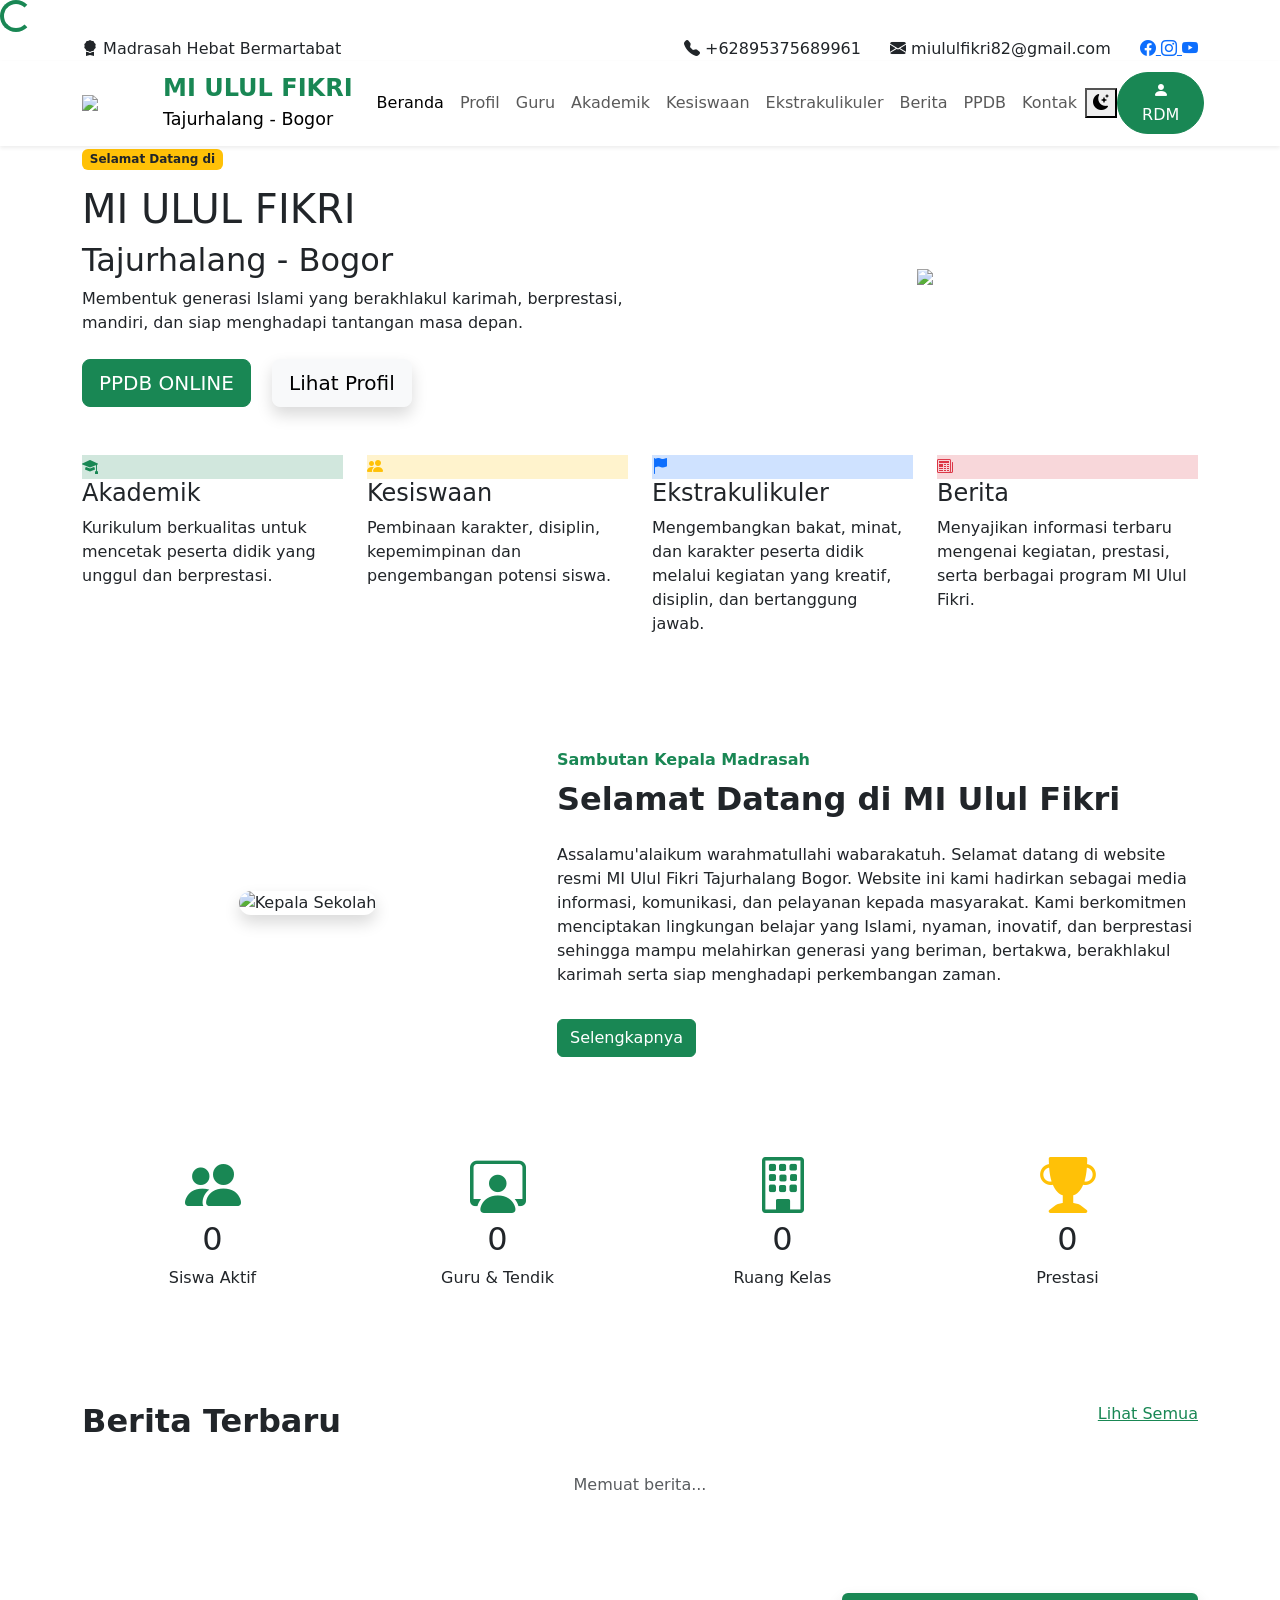
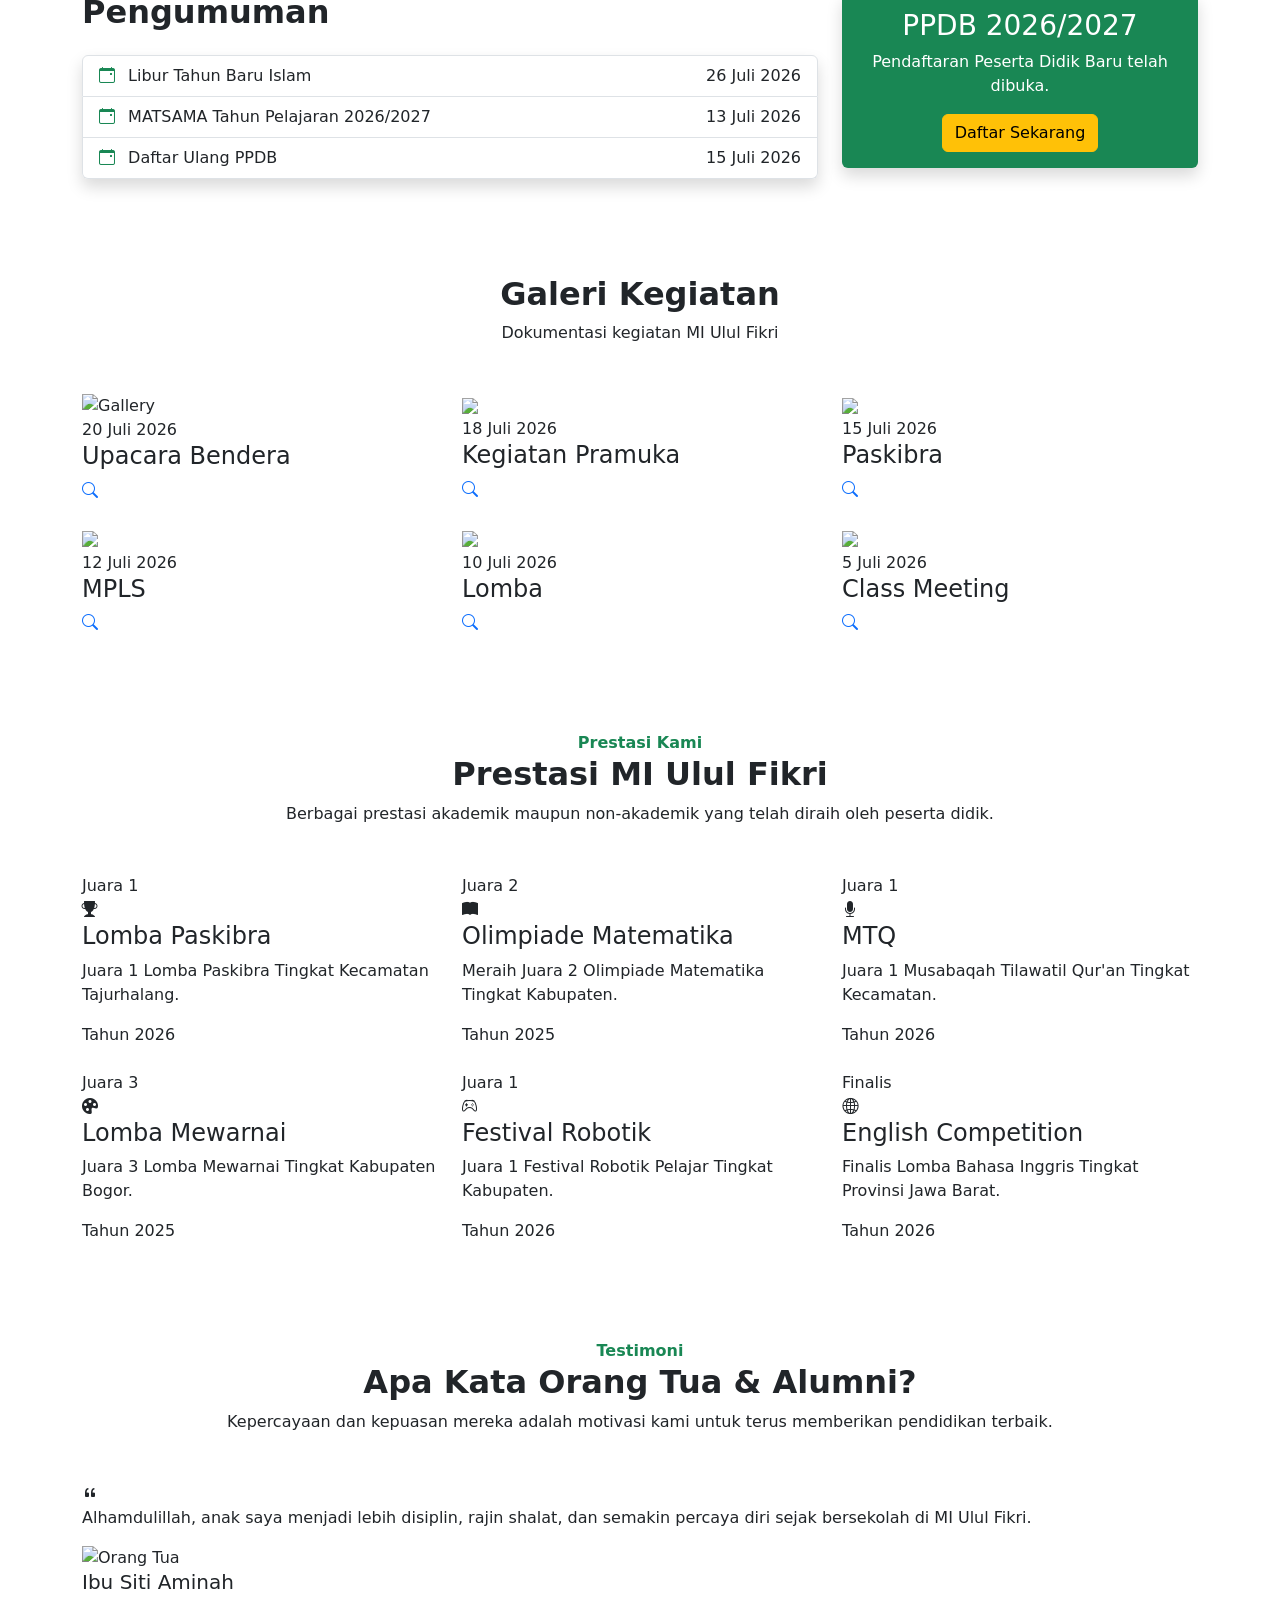
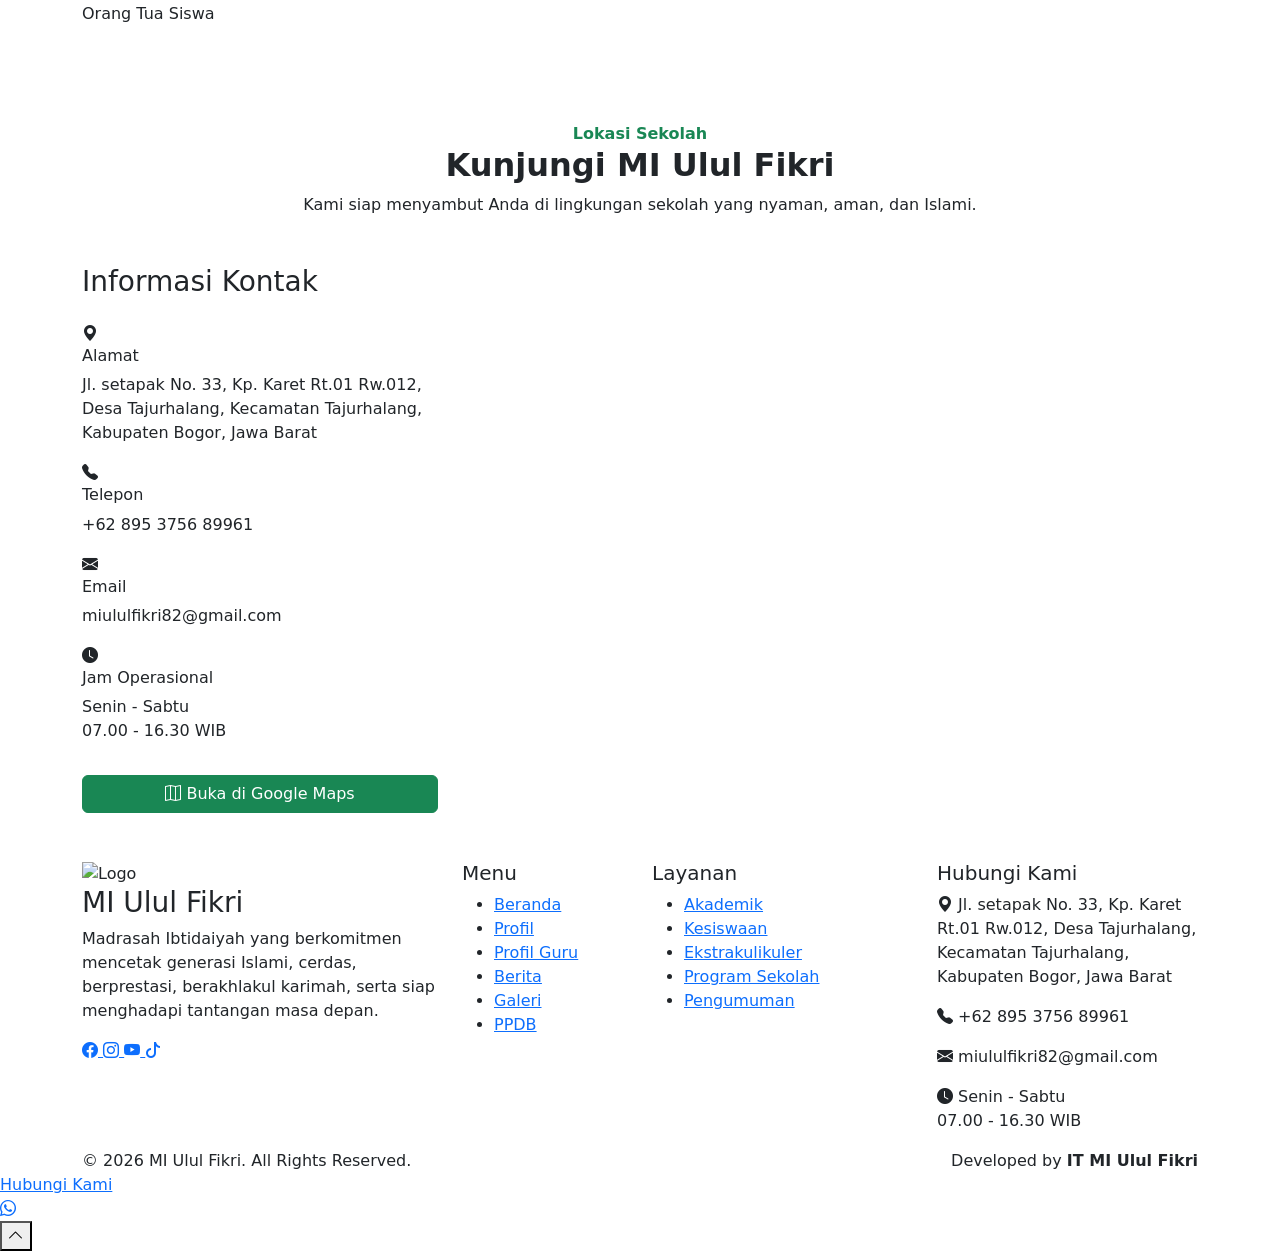
==== index.html @ b79e1de9 "Add files via upload" ====
<!DOCTYPE html>
<html lang="id">

<head>
    <meta charset="UTF-8">
    <meta name="viewport" content="width=device-width, initial-scale=1.0">

    <title>MI Ulul Fikri | Tajurhalang Bogor</title>

    <!-- Bootstrap -->
    <link href="https://cdn.jsdelivr.net/npm/bootstrap@5.3.7/dist/css/bootstrap.min.css" rel="stylesheet">

    <!-- Bootstrap Icons -->
    <link href="https://cdn.jsdelivr.net/npm/bootstrap-icons@1.13.1/font/bootstrap-icons.css" rel="stylesheet">

    <!-- Google Font -->
    <link href="https://fonts.googleapis.com/css2?family=Poppins:wght@300;400;500;600;700;800&display=swap"
        rel="stylesheet">

    <!-- AOS -->
    <link href="https://unpkg.com/aos@2.3.4/dist/aos.css" rel="stylesheet">

    <!-- CSS -->
    <link rel="stylesheet" href="css/style.css">
    <link rel="stylesheet" href="https://cdn.jsdelivr.net/npm/swiper@11/swiper-bundle.min.css" />

</head>

<body>

    <!-- ===================== -->
    <!-- Loading -->
    <!-- ===================== -->

    <div id="loader">
        <div class="spinner-border text-success"></div>
    </div>

    <!-- ===================== -->
    <!-- Topbar -->
    <!-- ===================== -->

    <section class="topbar">

        <div class="container">

            <div class="row align-items-center">

                <div class="col-lg-6">

                    <span>
                        <i class="bi bi-award-fill"></i>
                        Madrasah Hebat Bermartabat
                    </span>

                </div>

                <div class="col-lg-6 text-end d-none d-lg-block">

                    <span class="me-4">
                        <i class="bi bi-telephone-fill"></i>
                        +62895375689961
                    </span>

                    <span class="me-4">
                        <i class="bi bi-envelope-fill"></i>
                        miululfikri82@gmail.com
                    </span>

                    <a href="https://www.facebook.com/miululfikri.yufi">
                        <i class="bi bi-facebook"></i>
                    </a>

                    <a
                        href="https://www.instagram.com/miululfikri_tajurhalang?utm_source=ig_web_button_share_sheet&igsh=ZDNlZDc0MzIxNw==">
                        <i class="bi bi-instagram"></i>
                    </a>

                    <a href="https://youtube.com/@uf_tajurhalang2551?si=RitHEZIlFJC2BjFI">
                        <i class="bi bi-youtube"></i>
                    </a>

                </div>

            </div>

        </div>

    </section>

    <!-- ===================== -->
    <!-- Navbar -->
    <!-- ===================== -->

    <nav class="navbar navbar-expand-lg navbar-light bg-white shadow-sm sticky-top">

        <div class="container">

            <a class="navbar-brand d-flex align-items-center" href="#">

                <img src="assets/img/logo.png" width="65">

                <div class="ms-3">

                    <h4 class="m-0 fw-bold text-success">
                        MI ULUL FIKRI
                    </h4>

                    <small>
                        Tajurhalang - Bogor
                    </small>

                </div>

            </a>

            <button class="navbar-toggler" type="button" data-bs-toggle="collapse" data-bs-target="#navbar">

                <span class="navbar-toggler-icon"></span>

            </button>

            <div class="collapse navbar-collapse" id="navbar">

                <ul class="navbar-nav mx-auto">

                    <li class="nav-item">
                        <a class="nav-link active" href="index.html">
                            Beranda
                        </a>
                    </li>

                    <li class="nav-item">
                        <a class="nav-link" href="profil.html">
                            Profil
                        </a>
                    </li>

                    <li class="nav-item">
                        <a class="nav-link" href="guru.html">
                            Guru
                        </a>
                    </li>

                    <li class="nav-item">
                        <a class="nav-link" href="akademik.html">
                            Akademik
                        </a>
                    </li>

                    <li class="nav-item">
                        <a class="nav-link" href="kesiswaan.html">
                            Kesiswaan
                        </a>
                    </li>

                    <li class="nav-item">
                        <a class="nav-link" href="ekstrakulikuler.html">
                            Ekstrakulikuler
                        </a>
                    </li>

                    <li class="nav-item">
                        <a class="nav-link" href="berita.html">
                            Berita
                        </a>
                    </li>

                    <li class="nav-item">
                        <a class="nav-link" href="ppdb.html">
                            PPDB
                        </a>
                    </li>

                    <li class="nav-item">
                        <a class="nav-link" href="kontak.html">
                            Kontak
                        </a>
                    </li>

                </ul>
                <!-- ===================== -->
                <!-- DARK MODE BUTTON -->
                <!-- ===================== -->

                <button id="themeToggle" class="theme-toggle" aria-label="Toggle Dark Mode">

                    <i class="bi bi-moon-stars-fill"></i>

                </button>

                <a href="https://misululfikri.rdm-host.my.id/" class="btn btn-success rounded-pill px-4">

                    <i class="bi bi-person-fill"></i>

                    RDM

                </a>

            </div>

        </div>

    </nav>

    <!-- ===================== -->
    <!-- Hero -->
    <!-- ===================== -->

    <section class="hero">

        <div class="container">

            <div class="row align-items-center">

                <div class="col-lg-6" data-aos="fade-right">

                    <span class="badge bg-warning text-dark mb-3">

                        Selamat Datang di

                    </span>

                    <h1>

                        MI ULUL FIKRI

                    </h1>

                    <h2>

                        Tajurhalang - Bogor

                    </h2>

                    <p>

                        Membentuk generasi Islami yang
                        berakhlakul karimah,
                        berprestasi,
                        mandiri,
                        dan siap menghadapi tantangan masa depan.

                    </p>

                    <div class="mt-4">

                        <a href="ppdb.html" class="btn btn-success btn-lg me-3">

                            PPDB ONLINE

                        </a>

                        <a href="profil.html" class="btn btn-light btn-lg shadow">

                            Lihat Profil

                        </a>

                    </div>

                </div>

                <div class="col-lg-6 text-center" data-aos="fade-left">

                    <img src="assets/img/HERO.png" class="img-fluid hero-img">

                </div>

            </div>

        </div>

    </section>
    <!-- ===================== -->
    <!-- Feature -->
    <!-- ===================== -->

    <section class="feature py-5">

        <div class="container">

            <div class="row g-4">

                <div class="col-lg-3 col-md-6">

                    <div class="feature-card">

                        <div class="feature-icon bg-success-subtle">

                            <i class="bi bi-mortarboard-fill text-success"></i>

                        </div>

                        <h4>Akademik</h4>

                        <p>
                            Kurikulum berkualitas untuk mencetak peserta didik yang unggul dan berprestasi.
                        </p>

                    </div>

                </div>

                <div class="col-lg-3 col-md-6">

                    <div class="feature-card">

                        <div class="feature-icon bg-warning-subtle">

                            <i class="bi bi-people-fill text-warning"></i>

                        </div>

                        <h4>Kesiswaan</h4>

                        <p>
                            Pembinaan karakter, disiplin, kepemimpinan dan pengembangan potensi siswa.
                        </p>

                    </div>

                </div>

                <div class="col-lg-3 col-md-6">

                    <div class="feature-card">

                        <div class="feature-icon bg-primary-subtle">

                            <i class="bi bi-flag-fill text-primary"></i>

                        </div>

                        <h4>Ekstrakulikuler</h4>

                        <p>
                            Mengembangkan bakat, minat, dan karakter peserta didik melalui kegiatan yang kreatif,
                            disiplin, dan bertanggung jawab.
                        </p>

                    </div>

                </div>

                <div class="col-lg-3 col-md-6">

                    <div class="feature-card">

                        <div class="feature-icon bg-danger-subtle">

                            <i class="bi bi-newspaper text-danger"></i>

                        </div>

                        <h4>Berita</h4>

                        <p>
                            Menyajikan informasi terbaru mengenai kegiatan, prestasi, serta berbagai program MI Ulul
                            Fikri.
                        </p>

                    </div>

                </div>

            </div>

        </div>

    </section>
    <!-- ===================== -->
    <!-- Sambutan -->
    <!-- ===================== -->

    <section class="kepsek py-5 ">

        <div class="container">

            <div class="row align-items-center">

                <div class="col-lg-5 text-center">

                    <img src="assets/img/kepala-sekolah.png" class="img-fluid rounded-4 shadow" alt="Kepala Sekolah">

                </div>

                <div class="col-lg-7">

                    <span class="text-success fw-bold">
                        Sambutan Kepala Madrasah
                    </span>

                    <h2 class="fw-bold mt-2">

                        Selamat Datang di MI Ulul Fikri

                    </h2>

                    <p class=" mt-4">

                        Assalamu'alaikum warahmatullahi wabarakatuh.

                        Selamat datang di website resmi MI Ulul Fikri Tajurhalang Bogor.
                        Website ini kami hadirkan sebagai media informasi,
                        komunikasi, dan pelayanan kepada masyarakat.

                        Kami berkomitmen menciptakan lingkungan belajar yang
                        Islami, nyaman, inovatif, dan berprestasi sehingga mampu
                        melahirkan generasi yang beriman, bertakwa, berakhlakul
                        karimah serta siap menghadapi perkembangan zaman.

                    </p>

                    <a href="profil.html" class="btn btn-success mt-3">

                        Selengkapnya

                    </a>

                </div>

            </div>

        </div>

    </section>
    <!-- ===================== -->
    <!-- Statistik -->
    <!-- ===================== -->

    <section class="counter py-5">

        <div class="container">

            <div class="row text-center">

                <div class="col-lg-3 col-6">

                    <i class="bi bi-people-fill display-4 text-success"></i>

                    <h2 class="counter-number" data-target="332">0</h2>

                    <p>Siswa Aktif</p>

                </div>

                <div class="col-lg-3 col-6">

                    <i class="bi bi-person-workspace display-4 text-success"></i>

                    <h2 class="counter-number" data-target="20">0</h2>

                    <p>Guru & Tendik</p>

                </div>

                <div class="col-lg-3 col-6">

                    <i class="bi bi-building display-4 text-success"></i>

                    <h2 class="counter-number" data-target="10">0</h2>

                    <p>Ruang Kelas</p>

                </div>

                <div class="col-lg-3 col-6">

                    <i class="bi bi-trophy-fill display-4 text-warning"></i>

                    <h2 class="counter-number" data-target="225">0</h2>

                    <p>Prestasi</p>

                </div>

            </div>

        </div>

    </section>
    <!-- ===================== -->
    <!-- Berita -->
    <!-- ===================== -->

    <section class="berita py-5">

        <div class="container">

            <div class="d-flex justify-content-between mb-4">

                <h2 class="fw-bold">

                    Berita Terbaru

                </h2>

                <a href="berita.html" class="text-success">

                    Lihat Semua

                </a>

            </div>

            <div class="row g-4" id="beritaHomeContainer">

                <div class="col-12 text-center text-muted">Memuat berita...</div>

            </div>

        </div>

    </section>
    <!-- ===================== -->
    <!-- Pengumuman -->
    <!-- ===================== -->

    <section class="pengumuman py-5">

        <div class="container">

            <div class="row">

                <div class="col-lg-8">

                    <h2 class="fw-bold mb-4">

                        Pengumuman

                    </h2>

                    <div class="list-group shadow">

                        <a href="#" class="list-group-item list-group-item-action">

                            <i class="bi bi-calendar-event text-success me-2"></i>

                            Libur Tahun Baru Islam

                            <span class="float-end">

                                26 Juli 2026

                            </span>

                        </a>

                        <a href="#" class="list-group-item list-group-item-action">

                            <i class="bi bi-calendar-event text-success me-2"></i>

                            MATSAMA Tahun Pelajaran 2026/2027

                            <span class="float-end">

                                13 Juli 2026

                            </span>

                        </a>

                        <a href="#" class="list-group-item list-group-item-action">

                            <i class="bi bi-calendar-event text-success me-2"></i>

                            Daftar Ulang PPDB

                            <span class="float-end">

                                15 Juli 2026

                            </span>

                        </a>

                    </div>

                </div>

                <div class="col-lg-4">

                    <div class="card border-0 shadow bg-success text-white">

                        <div class="card-body text-center">

                            <h3>

                                PPDB 2026/2027

                            </h3>

                            <p>

                                Pendaftaran Peserta Didik Baru
                                telah dibuka.

                            </p>

                            <a href="ppdb.html" class="btn btn-warning">

                                Daftar Sekarang

                            </a>

                        </div>

                    </div>

                </div>

            </div>

        </div>

    </section>
    <!-- ===================== -->
    <!-- GALERI -->
    <!-- ===================== -->

    <section class="gallery py-5">

        <div class="container">

            <div class="text-center mb-5">

                <h2 class="fw-bold">
                    Galeri Kegiatan
                </h2>

                <p>
                    Dokumentasi kegiatan MI Ulul Fikri
                </p>

            </div>

            <div class="row g-4">

                <div class="col-lg-4 col-md-6">

                    <div class="gallery-item">

                        <img src="assets/img/gallery1.jpg" alt="Gallery">

                        <div class="gallery-overlay">

                            <span>
                                20 Juli 2026
                            </span>

                            <h4>
                                Upacara Bendera
                            </h4>

                            <a href="assets/img/gallery1.jpg" class="gallery-btn">

                                <i class="bi bi-search"></i>

                            </a>

                        </div>

                    </div>

                </div>

                <div class="col-lg-4 col-md-6">

                    <div class="gallery-item">

                        <img src="assets/img/gallery2.jpg">

                        <div class="gallery-overlay">

                            <span>
                                18 Juli 2026
                            </span>

                            <h4>
                                Kegiatan Pramuka
                            </h4>

                            <a href="assets/img/gallery2.jpg" class="gallery-btn">

                                <i class="bi bi-search"></i>

                            </a>

                        </div>

                    </div>

                </div>

                <div class="col-lg-4 col-md-6">

                    <div class="gallery-item">

                        <img src="assets/img/gallery3.jpg">

                        <div class="gallery-overlay">

                            <span>
                                15 Juli 2026
                            </span>

                            <h4>
                                Paskibra
                            </h4>

                            <a href="assets/img/gallery3.jpg" class="gallery-btn">

                                <i class="bi bi-search"></i>

                            </a>

                        </div>

                    </div>

                </div>

                <div class="col-lg-4 col-md-6">

                    <div class="gallery-item">

                        <img src="assets/img/gallery4.jpg">

                        <div class="gallery-overlay">

                            <span>
                                12 Juli 2026
                            </span>

                            <h4>
                                MPLS
                            </h4>

                            <a href="assets/img/gallery4.jpg" class="gallery-btn">

                                <i class="bi bi-search"></i>

                            </a>

                        </div>

                    </div>

                </div>

                <div class="col-lg-4 col-md-6">

                    <div class="gallery-item">

                        <img src="assets/img/gallery5.jpg">

                        <div class="gallery-overlay">

                            <span>
                                10 Juli 2026
                            </span>

                            <h4>
                                Lomba
                            </h4>

                            <a href="assets/img/gallery5.jpg" class="gallery-btn">

                                <i class="bi bi-search"></i>

                            </a>

                        </div>

                    </div>

                </div>

                <div class="col-lg-4 col-md-6">

                    <div class="gallery-item">

                        <img src="assets/img/gallery6.jpg">

                        <div class="gallery-overlay">

                            <span>
                                5 Juli 2026
                            </span>

                            <h4>
                                Class Meeting
                            </h4>

                            <a href="assets/img/gallery6.jpg" class="gallery-btn">

                                <i class="bi bi-search"></i>

                            </a>

                        </div>

                    </div>

                </div>

            </div>

        </div>

    </section>
    <!-- ===================== -->
    <!-- PRESTASI SEKOLAH -->
    <!-- ===================== -->

    <section class="prestasi py-5">

        <div class="container">

            <div class="text-center mb-5">

                <span class="text-success fw-bold">
                    Prestasi Kami
                </span>

                <h2 class="fw-bold">
                    Prestasi MI Ulul Fikri
                </h2>

                <p>
                    Berbagai prestasi akademik maupun non-akademik yang telah diraih oleh peserta didik.
                </p>

            </div>

            <div class="row g-4">

                <!-- Prestasi 1 -->
                <div class="col-lg-4 col-md-6">

                    <div class="prestasi-card">

                        <div class="prestasi-badge">
                            Juara 1
                        </div>

                        <div class="prestasi-icon">

                            <i class="bi bi-trophy-fill"></i>

                        </div>

                        <h4>
                            Lomba Paskibra
                        </h4>

                        <p>
                            Juara 1 Lomba Paskibra Tingkat Kecamatan Tajurhalang.
                        </p>

                        <span class="tahun">
                            Tahun 2026
                        </span>

                    </div>

                </div>

                <!-- Prestasi 2 -->
                <div class="col-lg-4 col-md-6">

                    <div class="prestasi-card">

                        <div class="prestasi-badge">
                            Juara 2
                        </div>

                        <div class="prestasi-icon">

                            <i class="bi bi-book-fill"></i>

                        </div>

                        <h4>
                            Olimpiade Matematika
                        </h4>

                        <p>
                            Meraih Juara 2 Olimpiade Matematika Tingkat Kabupaten.
                        </p>

                        <span class="tahun">
                            Tahun 2025
                        </span>

                    </div>

                </div>

                <!-- Prestasi 3 -->
                <div class="col-lg-4 col-md-6">

                    <div class="prestasi-card">

                        <div class="prestasi-badge">
                            Juara 1
                        </div>

                        <div class="prestasi-icon">

                            <i class="bi bi-mic-fill"></i>

                        </div>

                        <h4>
                            MTQ
                        </h4>

                        <p>
                            Juara 1 Musabaqah Tilawatil Qur'an Tingkat Kecamatan.
                        </p>

                        <span class="tahun">
                            Tahun 2026
                        </span>

                    </div>

                </div>

                <!-- Prestasi 4 -->
                <div class="col-lg-4 col-md-6">

                    <div class="prestasi-card">

                        <div class="prestasi-badge">
                            Juara 3
                        </div>

                        <div class="prestasi-icon">

                            <i class="bi bi-palette-fill"></i>

                        </div>

                        <h4>
                            Lomba Mewarnai
                        </h4>

                        <p>
                            Juara 3 Lomba Mewarnai Tingkat Kabupaten Bogor.
                        </p>

                        <span class="tahun">
                            Tahun 2025
                        </span>

                    </div>

                </div>

                <!-- Prestasi 5 -->
                <div class="col-lg-4 col-md-6">

                    <div class="prestasi-card">

                        <div class="prestasi-badge">
                            Juara 1
                        </div>

                        <div class="prestasi-icon">

                            <i class="bi bi-controller"></i>

                        </div>

                        <h4>
                            Festival Robotik
                        </h4>

                        <p>
                            Juara 1 Festival Robotik Pelajar Tingkat Kabupaten.
                        </p>

                        <span class="tahun">
                            Tahun 2026
                        </span>

                    </div>

                </div>

                <!-- Prestasi 6 -->
                <div class="col-lg-4 col-md-6">

                    <div class="prestasi-card">

                        <div class="prestasi-badge">
                            Finalis
                        </div>

                        <div class="prestasi-icon">

                            <i class="bi bi-globe2"></i>

                        </div>

                        <h4>
                            English Competition
                        </h4>

                        <p>
                            Finalis Lomba Bahasa Inggris Tingkat Provinsi Jawa Barat.
                        </p>

                        <span class="tahun">
                            Tahun 2026
                        </span>

                    </div>

                </div>

            </div>

        </div>

    </section>
    <!-- ===================== -->
    <!-- TESTIMONI -->
    <!-- ===================== -->

    <section class="testimoni py-5 ">

        <div class="container">

            <div class="text-center mb-5">

                <span class="text-success fw-bold">
                    Testimoni
                </span>

                <h2 class="fw-bold">
                    Apa Kata Orang Tua & Alumni?
                </h2>

                <p>
                    Kepercayaan dan kepuasan mereka adalah motivasi kami untuk terus memberikan pendidikan terbaik.
                </p>

            </div>

            <div class="swiper testimonialSwiper">

                <div class="swiper-wrapper">

                    <!-- Testimoni 1 -->
                    <div class="swiper-slide">

                        <div class="testimonial-card">

                            <div class="quote-icon">
                                <i class="bi bi-quote"></i>
                            </div>

                            <p>
                                Alhamdulillah, anak saya menjadi lebih disiplin,
                                rajin shalat, dan semakin percaya diri sejak
                                bersekolah di MI Ulul Fikri.
                            </p>

                            <div class="testimonial-profile">

                                <img src="assets/img/testimoni1.jpg" alt="Orang Tua">

                                <div>

                                    <h5>Ibu Siti Aminah</h5>

                                    <span>Orang Tua Siswa</span>

                                </div>

                            </div>

                        </div>

                    </div>

                    <!-- Testimoni 2 -->
                    <div class="swiper-slide">

                        <div class="testimonial-card">

                            <div class="quote-icon">
                                <i class="bi bi-quote"></i>
                            </div>

                            <p>
                                Guru-gurunya sangat ramah, sabar, dan peduli.
                                Saya bangga pernah menjadi bagian dari MI Ulul Fikri.
                            </p>

                            <div class="testimonial-profile">

                                <img src="assets/img/testimoni2.jpg" alt="Alumni">

                                <div>

                                    <h5>Ahmad Fauzan</h5>

                                    <span>Alumni 2023</span>

                                </div>

                            </div>

                        </div>

                    </div>

                    <!-- Testimoni 3 -->
                    <div class="swiper-slide">

                        <div class="testimonial-card">

                            <div class="quote-icon">
                                <i class="bi bi-quote"></i>
                            </div>

                            <p>
                                Program pembiasaan karakter dan kegiatan
                                ekstrakurikulernya sangat baik.
                                Anak saya berkembang pesat.
                            </p>

                            <div class="testimonial-profile">

                                <img src="assets/img/testimoni3.jpg" alt="Orang Tua">

                                <div>

                                    <h5>Bapak Ridwan</h5>

                                    <span>Orang Tua Siswa</span>

                                </div>

                            </div>

                        </div>

                    </div>

                    <!-- Testimoni 4 -->
                    <div class="swiper-slide">

                        <div class="testimonial-card">

                            <div class="quote-icon">
                                <i class="bi bi-quote"></i>
                            </div>

                            <p>
                                Pengalaman belajar yang luar biasa.
                                Banyak ilmu agama maupun akademik yang saya dapatkan.
                            </p>

                            <div class="testimonial-profile">

                                <img src="assets/img/testimoni4.jpg" alt="Alumni">

                                <div>

                                    <h5>Nur Aisyah</h5>

                                    <span>Alumni 2024</span>

                                </div>

                            </div>

                        </div>

                    </div>

                </div>

                <!-- Pagination -->
                <div class="swiper-pagination mt-4"></div>

            </div>

        </div>

    </section>
    <!-- ===================== -->
    <!-- LOKASI SEKOLAH -->
    <!-- ===================== -->

    <section class="lokasi py-5">

        <div class="container">

            <div class="text-center mb-5">

                <span class="text-success fw-bold">
                    Lokasi Sekolah
                </span>

                <h2 class="fw-bold">
                    Kunjungi MI Ulul Fikri
                </h2>

                <p>
                    Kami siap menyambut Anda di lingkungan sekolah yang nyaman, aman, dan Islami.
                </p>

            </div>

            <div class="row g-4 align-items-stretch">

                <!-- Informasi Sekolah -->
                <div class="col-lg-4">

                    <div class="contact-card h-100">

                        <h3 class="mb-4">
                            Informasi Kontak
                        </h3>

                        <div class="contact-item">

                            <i class="bi bi-geo-alt-fill"></i>

                            <div>

                                <h6>Alamat</h6>

                                <p>
                                    Jl. setapak No. 33,
                                    Kp. Karet Rt.01 Rw.012, Desa Tajurhalang, Kecamatan Tajurhalang,
                                    Kabupaten Bogor,
                                    Jawa Barat
                                </p>

                            </div>

                        </div>

                        <div class="contact-item">

                            <i class="bi bi-telephone-fill"></i>

                            <div>

                                <h6>Telepon</h6>

                                <p>+62 895 3756 89961</p>

                            </div>

                        </div>

                        <div class="contact-item">

                            <i class="bi bi-envelope-fill"></i>

                            <div>

                                <h6>Email</h6>

                                <p>
                                    miululfikri82@gmail.com
                                </p>

                            </div>

                        </div>

                        <div class="contact-item">

                            <i class="bi bi-clock-fill"></i>

                            <div>

                                <h6>Jam Operasional</h6>

                                <p>

                                    Senin - Sabtu

                                    <br>

                                    07.00 - 16.30 WIB

                                </p>

                            </div>

                        </div>

                        <a href="https://maps.google.com" target="_blank" class="btn btn-success mt-3 w-100">

                            <i class="bi bi-map"></i>

                            Buka di Google Maps

                        </a>

                    </div>

                </div>

                <!-- Google Maps -->
                <div class="col-lg-8">

                    <div class="map-card h-100">

                        <iframe
                            src="https://www.google.com/maps/embed?pb=!1m18!1m12!1m3!1d12078.922022266974!2d106.7588497!3d-6.475476!2m3!1f0!2f0!3f0!3m2!1i1024!2i768!4f13.1!3m3!1m2!1s0x2e69c2833bf3a837%3A0xeb042856a8d84ab2!2sMI%20Ulul%20Fikri!5e1!3m2!1sid!2sid!4v1784657572089!5m2!1sid!2sid"
                            width="600" height="450" style="border:0;" allowfullscreen loading="lazy"
                            referrerpolicy="strict-origin-when-cross-origin">
                        </iframe>

                    </div>

                </div>

            </div>

        </div>

    </section>

    <!-- ===================== -->
    <!-- FOOTER -->
    <!-- ===================== -->

    <footer class="footer">

        <div class="container">

            <div class="row gy-5">

                <!-- Logo -->
                <div class="col-lg-4">

                    <div class="footer-brand">

                        <img src="assets/img/logo.png" alt="Logo">

                        <h3>MI Ulul Fikri</h3>

                        <p>
                            Madrasah Ibtidaiyah yang berkomitmen mencetak generasi
                            Islami, cerdas, berprestasi, berakhlakul karimah,
                            serta siap menghadapi tantangan masa depan.
                        </p>

                        <div class="social-icon">

                            <a href="https://www.facebook.com/miululfikri.yufi">
                                <i class="bi bi-facebook"></i>
                            </a>

                            <a
                                href="https://www.instagram.com/miululfikri_tajurhalang?utm_source=ig_web_button_share_sheet&igsh=ZDNlZDc0MzIxNw==">
                                <i class="bi bi-instagram"></i>
                            </a>

                            <a href="https://youtube.com/@uf_tajurhalang2551?si=RitHEZIlFJC2BjFI">
                                <i class="bi bi-youtube"></i>
                            </a>

                            <a href="https://www.tiktok.com/@uf_tajurhalang72?is_from_webapp=1&sender_device=pc">
                                <i class="bi bi-tiktok"></i>
                            </a>

                        </div>

                    </div>

                </div>

                <!-- Menu -->
                <div class="col-lg-2">

                    <h5>Menu</h5>

                    <ul>

                        <li><a href="index.html">Beranda</a></li>

                        <li><a href="profil.html">Profil</a></li>

                        <li><a href="guru.html">Profil Guru</a></li>

                        <li><a href="berita.html">Berita</a></li>

                        <li><a href="galeri.html">Galeri</a></li>

                        <li><a href="ppdb.html">PPDB</a></li>

                    </ul>

                </div>

                <!-- Layanan -->
                <div class="col-lg-3">

                    <h5>Layanan</h5>

                    <ul>

                        <li><a href="akademik.html">Akademik</a></li>

                        <li><a href="kesiswaan.html">Kesiswaan</a></li>

                        <li><a href="ekstrakulikuler.html">Ekstrakulikuler</a></li>

                        <li><a href="program.html">Program Sekolah</a></li>

                        <li><a href="pengumuman.html">Pengumuman</a></li>

                    </ul>

                </div>

                <!-- Kontak -->
                <div class="col-lg-3">

                    <h5>Hubungi Kami</h5>

                    <div class="footer-contact">

                        <p>

                            <i class="bi bi-geo-alt-fill"></i>

                            Jl. setapak No. 33,
                            Kp. Karet Rt.01 Rw.012, Desa Tajurhalang, Kecamatan Tajurhalang,
                            Kabupaten Bogor,
                            Jawa Barat

                        </p>

                        <p>

                            <i class="bi bi-telephone-fill"></i>

                            +62 895 3756 89961

                        </p>

                        <p>

                            <i class="bi bi-envelope-fill"></i>

                            miululfikri82@gmail.com

                        </p>

                        <p>

                            <i class="bi bi-clock-fill"></i>

                            Senin - Sabtu

                            <br>

                            07.00 - 16.30 WIB

                        </p>

                    </div>

                </div>

            </div>

        </div>

        <!-- Footer Bottom -->

        <div class="footer-bottom">

            <div class="container">

                <div class="row align-items-center">

                    <div class="col-lg-6">

                        © 2026 MI Ulul Fikri.
                        All Rights Reserved.

                    </div>

                    <div class="col-lg-6 text-lg-end">

                        Developed by

                        <strong>
                            IT MI Ulul Fikri
                        </strong>

                    </div>

                </div>

            </div>

        </div>

    </footer>

    <!-- ===================== -->
    <!-- FLOATING WHATSAPP -->
    <!-- ===================== -->

    <a href="https://wa.me/62895375689961?text=Assalamu'alaikum,%20saya%20ingin%20bertanya%20tentang%20PPDB%20MI%20Ulul%20Fikri."
        class="floating-wa" target="_blank" aria-label="Hubungi Kami via WhatsApp">

        <div class="wa-text">
            Hubungi Kami
        </div>

        <div class="wa-icon">
            <i class="bi bi-whatsapp"></i>
        </div>

    </a>
    <!-- ===================== -->
    <!-- BACK TO TOP -->
    <!-- ===================== -->

    <button id="backToTop" aria-label="Kembali ke atas">
        <i class="bi bi-chevron-up"></i>
    </button>
    <!-- Bootstrap -->
    <script src="https://cdn.jsdelivr.net/npm/bootstrap@5.3.7/dist/js/bootstrap.bundle.min.js"></script>

    <!-- AOS -->
    <script src="https://unpkg.com/aos@2.3.4/dist/aos.js"></script>

    <script>
        AOS.init();
    </script>

    <!-- Swiper (harus dimuat SEBELUM main.js karena main.js langsung memanggil new Swiper) -->
    <script src="https://cdn.jsdelivr.net/npm/swiper@11/swiper-bundle.min.js"></script>

    <!-- JS -->
    <script src="js/main.js"></script>
    <script src="js/content.js"></script>
    <script>
        document.addEventListener("DOMContentLoaded", () => muatBeritaPublik("beritaHomeContainer", 3));
    </script>

</body>

</html>
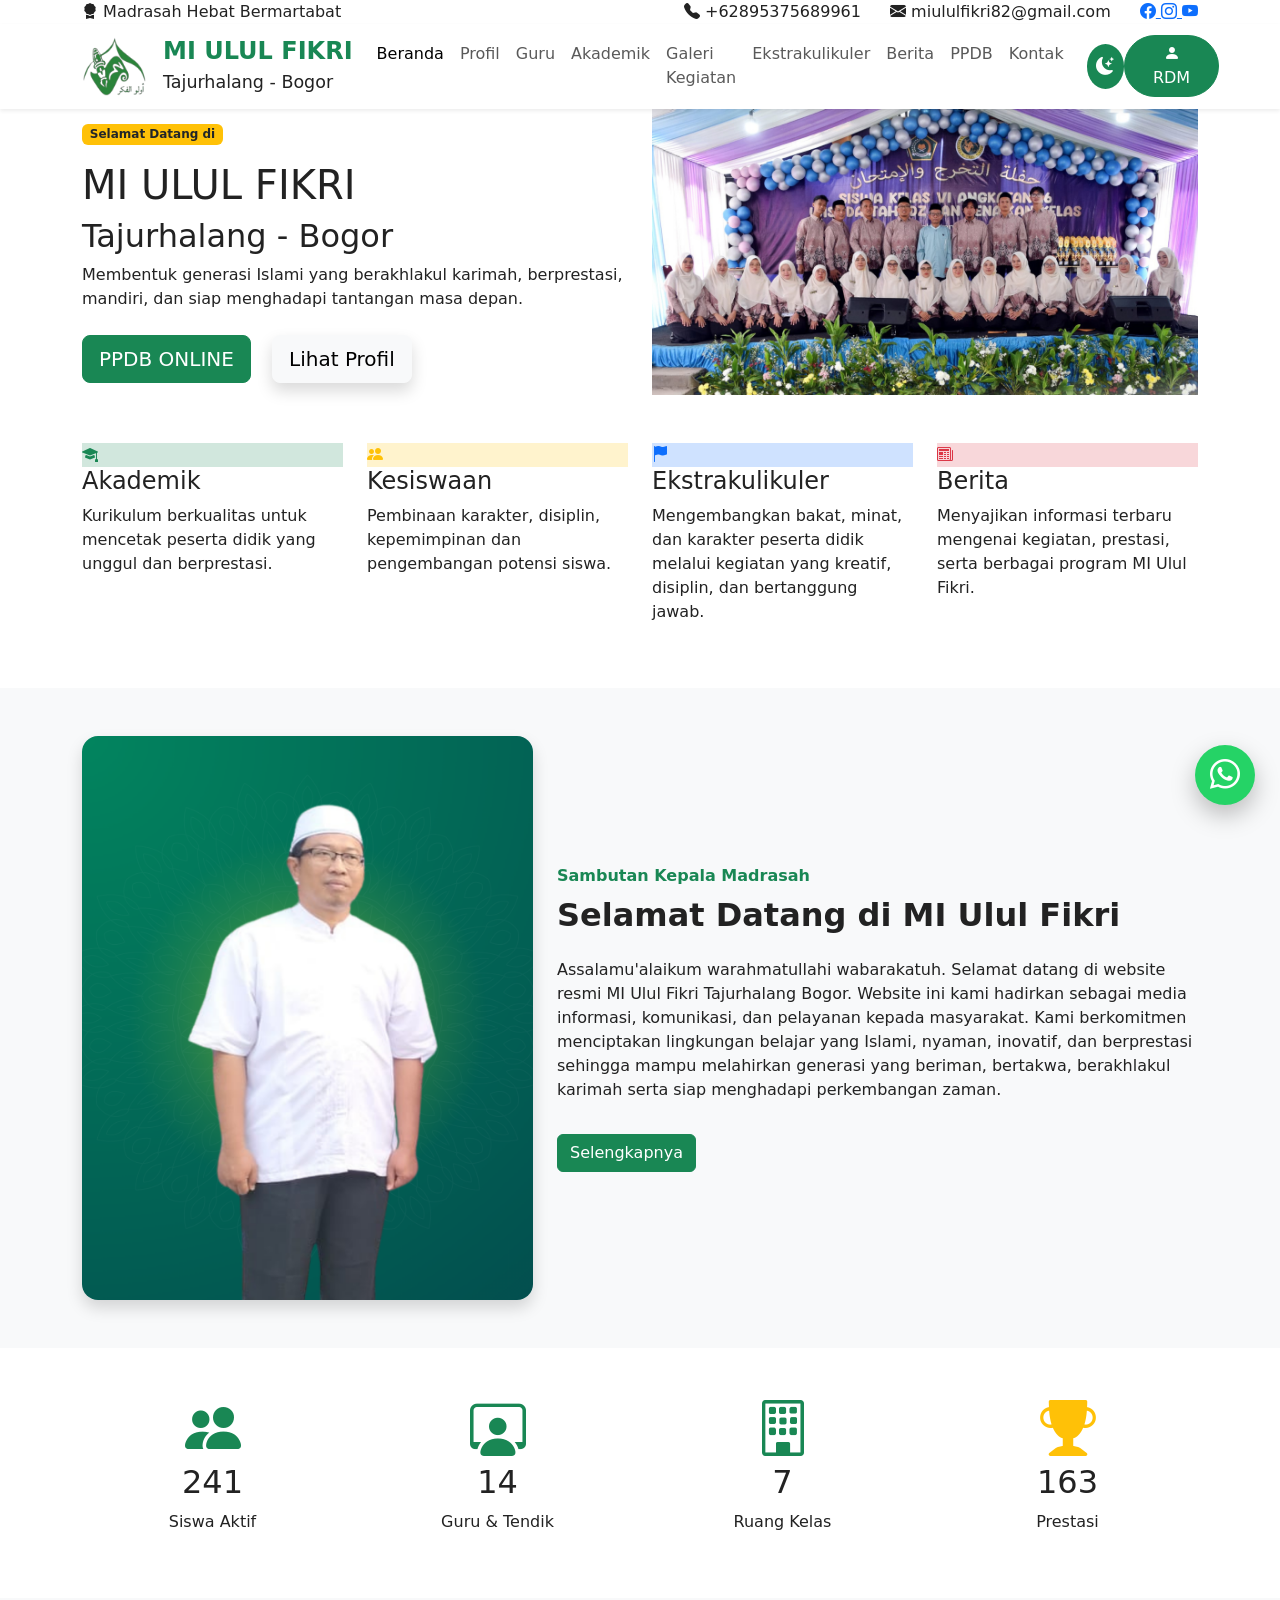
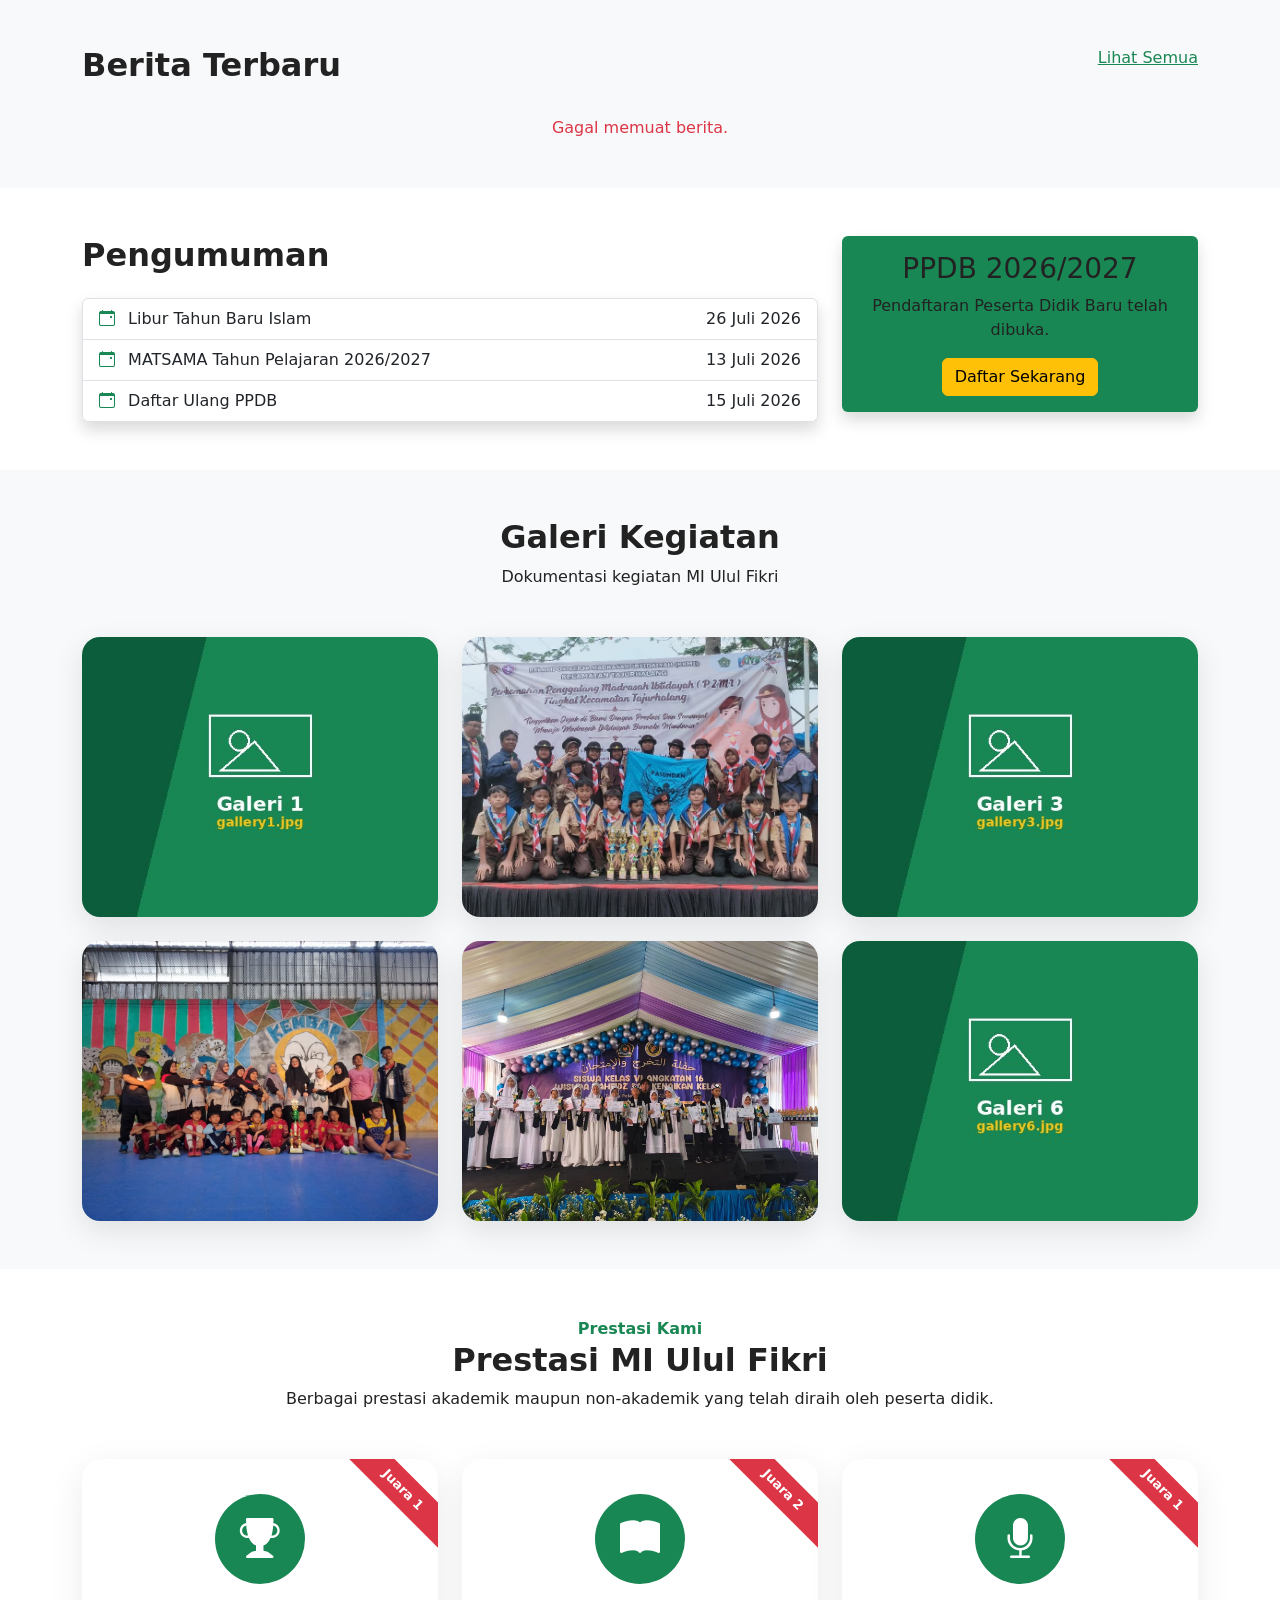
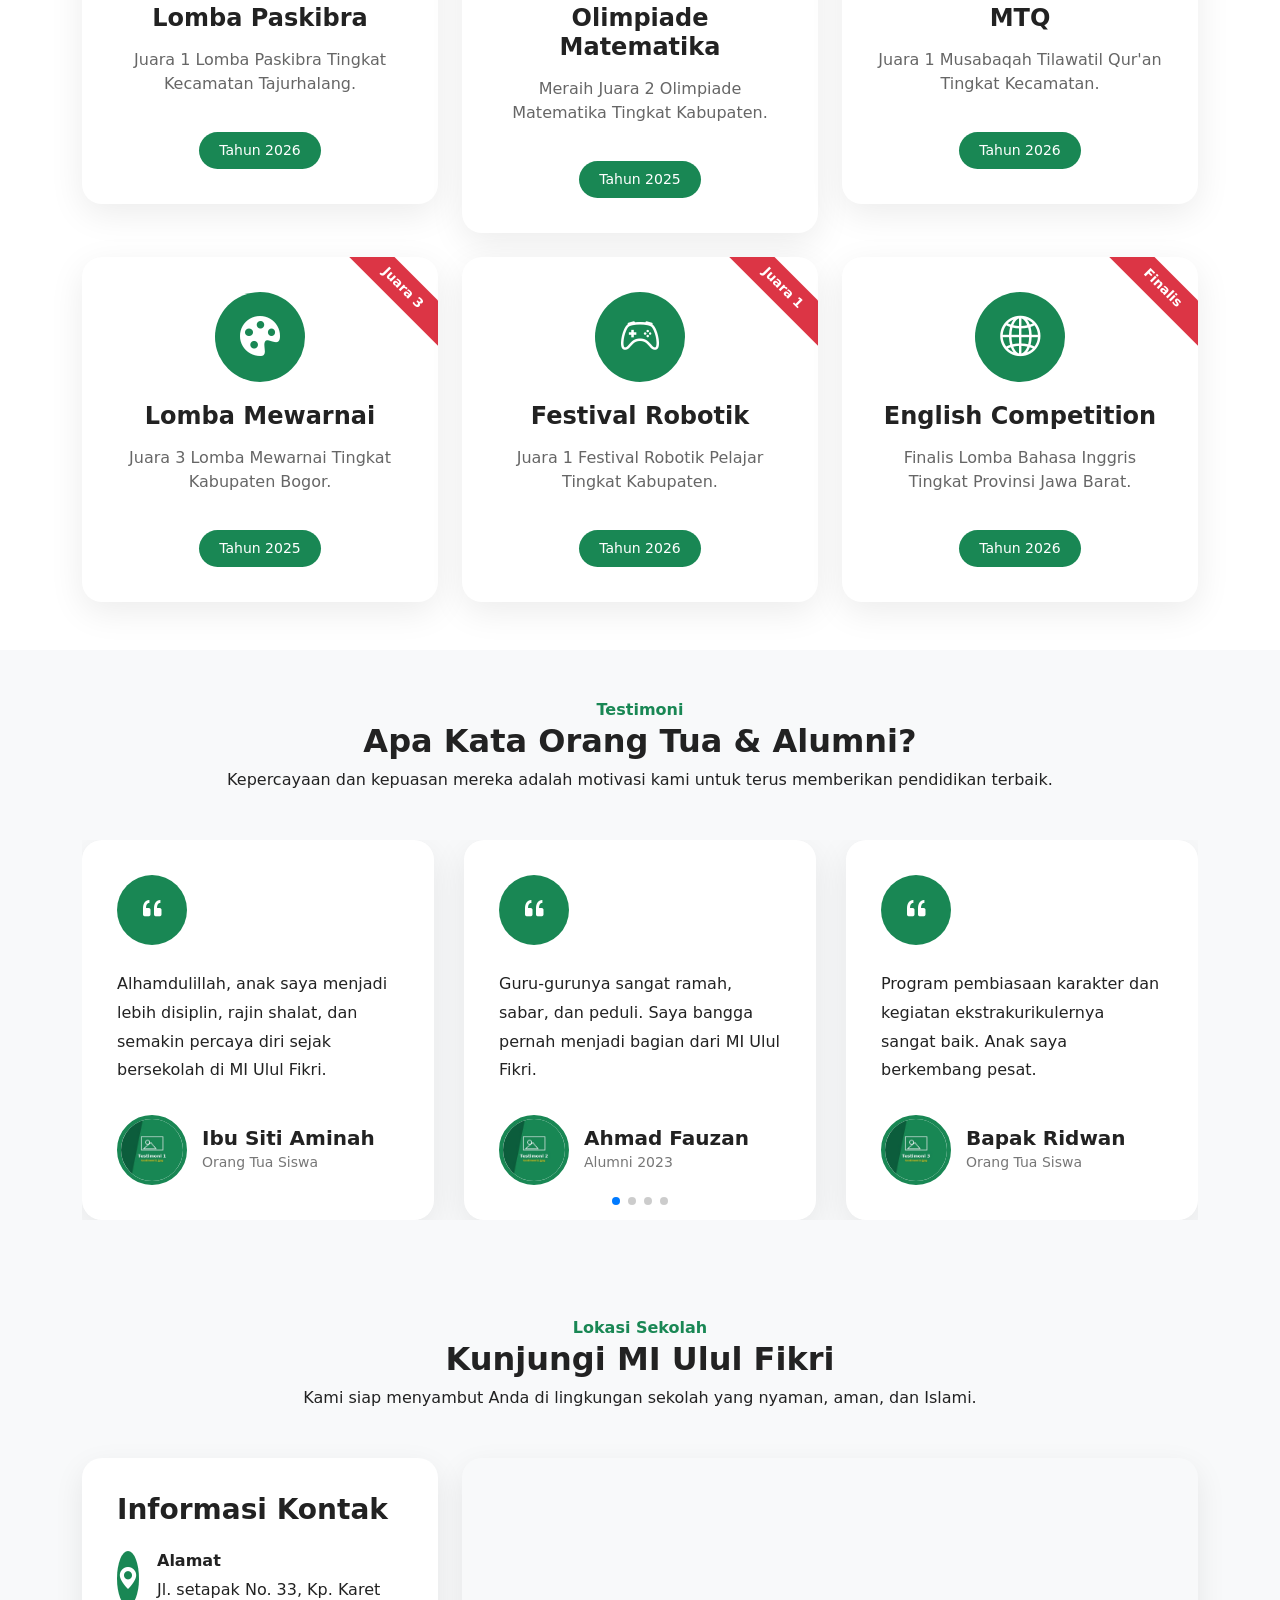
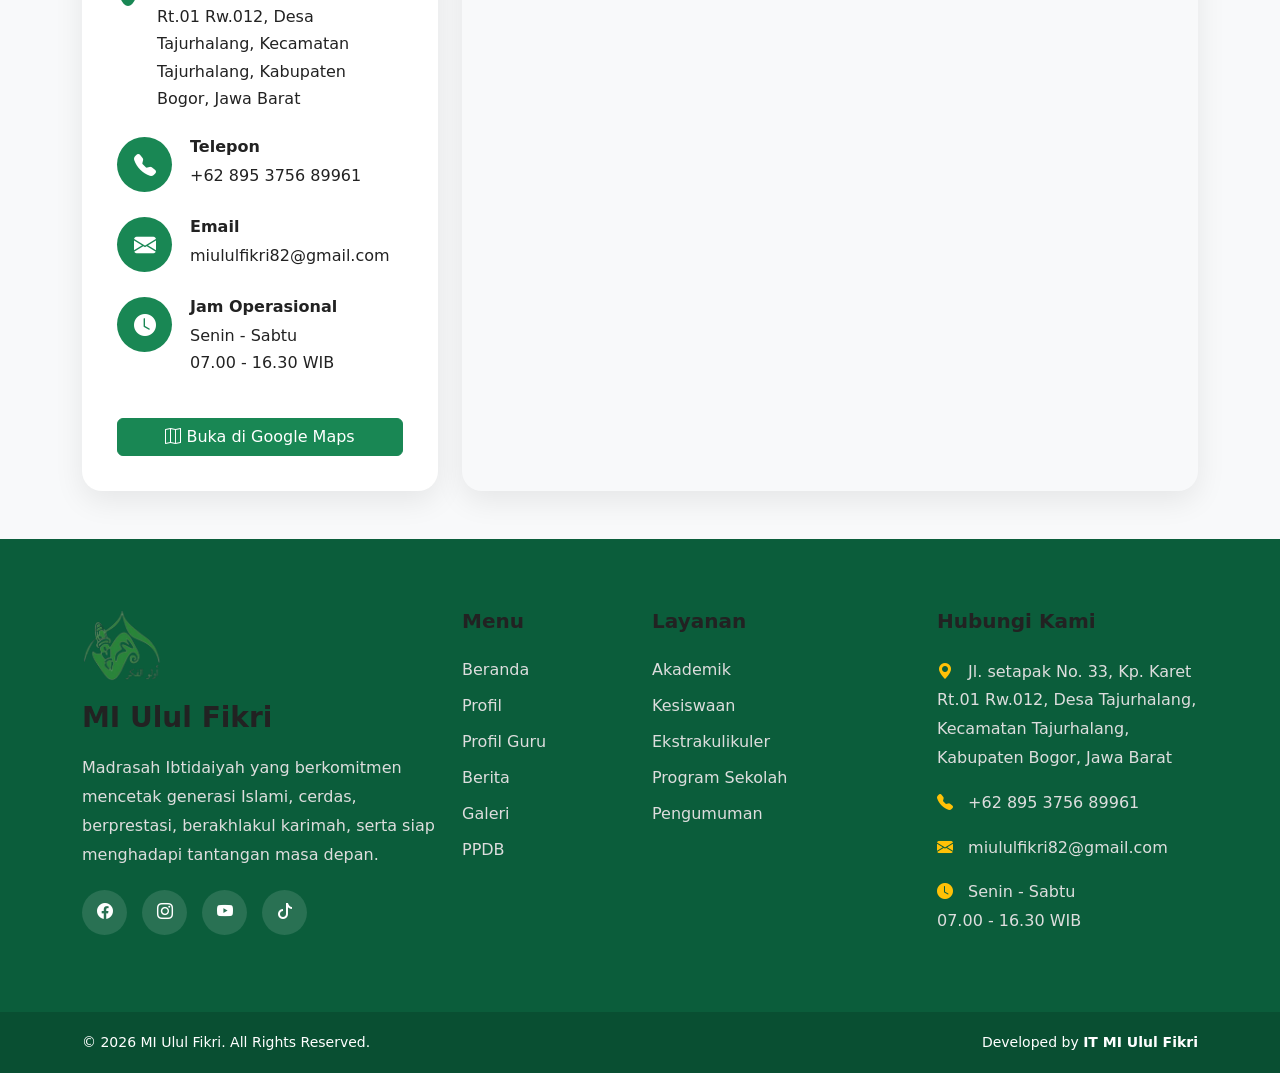
==== commit 6019bffc: "Perubahan terbaru" ====
--- a/index.html
+++ b/index.html
@@ -149,8 +149,8 @@
                     </li>
 
                     <li class="nav-item">
-                        <a class="nav-link" href="kesiswaan.html">
-                            Kesiswaan
+                        <a class="nav-link" href="galeri.html">
+                            Galeri Kegiatan
                         </a>
                     </li>
 
@@ -674,7 +674,7 @@
                         <div class="gallery-overlay">
 
                             <span>
-                                18 Juli 2026
+                                09 Oktober 2024
                             </span>
 
                             <h4>
@@ -702,7 +702,7 @@
                         <div class="gallery-overlay">
 
                             <span>
-                                15 Juli 2026
+                                08 November 2025
                             </span>
 
                             <h4>
@@ -730,11 +730,11 @@
                         <div class="gallery-overlay">
 
                             <span>
-                                12 Juli 2026
+                                16 Oktober 2025
                             </span>
 
                             <h4>
-                                MPLS
+                                FUTSAL
                             </h4>
 
                             <a href="assets/img/gallery4.jpg" class="gallery-btn">
@@ -758,11 +758,11 @@
                         <div class="gallery-overlay">
 
                             <span>
-                                10 Juli 2026
+                                22 Juni 2026
                             </span>
 
                             <h4>
-                                Lomba
+                                Wisuda Tahfidz
                             </h4>
 
                             <a href="assets/img/gallery5.jpg" class="gallery-btn">
@@ -786,11 +786,11 @@
                         <div class="gallery-overlay">
 
                             <span>
-                                5 Juli 2026
+                                Desember 2025
                             </span>
 
                             <h4>
-                                Class Meeting
+                                Berenang
                             </h4>
 
                             <a href="assets/img/gallery6.jpg" class="gallery-btn">
@@ -1301,7 +1301,8 @@
 
                         </div>
 
-                        <a href="https://maps.google.com" target="_blank" class="btn btn-success mt-3 w-100">
+                        <a href="https://maps.app.goo.gl/bmcksjLCyBm8JBXJ9" target="_blank"
+                            class="btn btn-success mt-3 w-100">
 
                             <i class="bi bi-map"></i>
 
@@ -1552,10 +1553,10 @@
     <script src="https://cdn.jsdelivr.net/npm/swiper@11/swiper-bundle.min.js"></script>
 
     <!-- JS -->
-    <script src="js/main.js"></script>
-    <script src="js/content.js"></script>
-    <script>
-        document.addEventListener("DOMContentLoaded", () => muatBeritaPublik("beritaHomeContainer", 3));
+    <script src="js/main.js"></script>
+    <script src="js/content.js"></script>
+    <script>
+        document.addEventListener("DOMContentLoaded", () => muatBeritaPublik("beritaHomeContainer", 3));
     </script>
 
 </body>
--- a/css/style.css
+++ b/css/style.css
@@ -0,0 +1,1125 @@
+/* ==========================
+   FORM PPDB
+========================== */
+
+.ppdb-form-section {
+
+    background: var(--bg);
+
+}
+
+.ppdb-form-section .contact-card .form-control,
+.ppdb-form-section .contact-card .form-select {
+
+    background: var(--bg);
+
+    color: var(--text);
+
+    border-color: rgba(0, 0, 0, .15);
+
+}
+
+/* ==========================
+   LOADER
+========================== */
+
+#loader {
+
+    position: fixed;
+
+    inset: 0;
+
+    z-index: 99999;
+
+    display: flex;
+
+    justify-content: center;
+
+    align-items: center;
+
+    background: #ffffff;
+
+    transition: opacity .4s ease;
+
+}
+
+#loader.loader-hidden {
+
+    opacity: 0;
+
+    pointer-events: none;
+
+}
+
+:root {
+
+    --primary: #198754;
+
+    --bg: #ffffff;
+
+    --section-bg: #f8f9fa;
+
+    --card: #ffffff;
+
+    --text: #222222;
+
+}
+
+body.dark-mode {
+
+    --primary: #22c55e;
+
+    --bg: #121212;
+
+    --section-bg: #181818;
+
+    --card: #242424;
+
+    --text: #ffffff;
+
+}
+
+body {
+
+    background: var(--bg);
+
+    color: var(--text);
+
+}
+
+
+.card,
+.feature-card,
+.prestasi-card,
+.testimonial-card,
+.contact-card {
+
+    background: var(--card);
+
+}
+
+.gallery,
+.testimoni,
+.lokasi,
+.berita,
+.kepsek {
+
+    background: var(--section-bg);
+
+}
+
+/* Menu navbar jadi putih saat dark mode */
+body.dark-mode .navbar .nav-link {
+    color: #ffffff !important;
+}
+
+body.dark-mode .navbar .nav-link:hover,
+body.dark-mode .navbar .nav-link.active {
+    color: #22c55e !important;
+}
+
+.navbar {
+    background: var(--bg) !important;
+    transition: .3s;
+}
+
+/* Teks .text-muted Bootstrap ikut jadi terang di dark mode */
+body.dark-mode .text-muted {
+    color: #adb5bd !important;
+}
+
+h1,
+h2,
+h3,
+h4,
+h5,
+h6 {
+
+    color: var(--text);
+
+}
+
+p {
+
+    color: var(--text);
+
+}
+
+small {
+    color: var(--text);
+}
+
+
+/* =======================
+   GALERI
+======================= */
+
+.gallery {
+
+    background: var(--section-bg);
+
+}
+
+.gallery-item {
+
+    position: relative;
+
+    overflow: hidden;
+
+    border-radius: 18px;
+
+    cursor: pointer;
+
+    box-shadow: 0 10px 30px rgba(0, 0, 0, .10);
+
+    transition: .4s;
+
+}
+
+.gallery-item img {
+
+    width: 100%;
+
+    height: 280px;
+
+    object-fit: cover;
+
+    transition: .6s;
+
+}
+
+.gallery-overlay {
+
+    position: absolute;
+
+    inset: 0;
+
+    background: linear-gradient(rgba(0, 0, 0, .05),
+            rgba(11, 93, 59, .90));
+
+    display: flex;
+
+    flex-direction: column;
+
+    justify-content: flex-end;
+
+    padding: 25px;
+
+    color: #fff;
+
+    opacity: 0;
+
+    transition: .4s;
+
+}
+
+.gallery-overlay span {
+
+    font-size: 14px;
+
+    margin-bottom: 10px;
+
+}
+
+.gallery-overlay h4 {
+
+    font-weight: 700;
+
+    margin-bottom: 20px;
+
+}
+
+.gallery-btn {
+
+    width: 55px;
+
+    height: 55px;
+
+    border-radius: 50%;
+
+    background: #fff;
+
+    color: #0B5D3B;
+
+    display: flex;
+
+    justify-content: center;
+
+    align-items: center;
+
+    text-decoration: none;
+
+    font-size: 22px;
+
+    transition: .4s;
+
+}
+
+.gallery-btn:hover {
+
+    background: #ffc107;
+
+    color: #000;
+
+    transform: rotate(180deg);
+
+}
+
+.gallery-item:hover img {
+
+    transform: scale(1.15);
+
+}
+
+.gallery-item:hover .gallery-overlay {
+
+    opacity: 1;
+
+}
+
+.gallery-item:hover {
+
+    transform: translateY(-10px);
+
+}
+
+/* ==========================
+   PRESTASI
+========================== */
+
+.prestasi {
+
+    background: var(--bg);
+
+}
+
+.prestasi-card {
+
+    position: relative;
+
+    background: var(--card);
+
+    border-radius: 20px;
+
+    padding: 35px;
+
+    text-align: center;
+
+    box-shadow: 0 10px 35px rgba(0, 0, 0, .08);
+
+    transition: .4s;
+
+    overflow: hidden;
+
+}
+
+.prestasi-card:hover {
+
+    transform: translateY(-10px);
+
+    box-shadow: 0 15px 40px rgba(0, 0, 0, .15);
+
+}
+
+.prestasi-icon {
+
+    width: 90px;
+
+    height: 90px;
+
+    background: #198754;
+
+    border-radius: 50%;
+
+    margin: auto;
+
+    display: flex;
+
+    justify-content: center;
+
+    align-items: center;
+
+    color: white;
+
+    font-size: 40px;
+
+    margin-bottom: 20px;
+
+    transition: .4s;
+
+}
+
+.prestasi-card:hover .prestasi-icon {
+
+    transform: rotate(360deg);
+
+    background: #ffc107;
+
+    color: #000;
+
+}
+
+.prestasi-card h4 {
+
+    font-weight: 700;
+
+    margin-bottom: 15px;
+
+}
+
+.prestasi-card p {
+
+    color: #666;
+
+}
+
+.prestasi-badge {
+
+    position: absolute;
+
+    top: 15px;
+
+    right: -40px;
+
+    background: #dc3545;
+
+    color: #fff;
+
+    width: 150px;
+
+    text-align: center;
+
+    transform: rotate(45deg);
+
+    padding: 6px;
+
+    font-size: 13px;
+
+    font-weight: bold;
+
+}
+
+.tahun {
+
+    display: inline-block;
+
+    margin-top: 20px;
+
+    background: #198754;
+
+    color: #fff;
+
+    padding: 8px 20px;
+
+    border-radius: 50px;
+
+    font-size: 14px;
+
+}
+
+/* ==========================
+   TESTIMONI
+========================== */
+
+.testimoni {
+
+    background: var(--section-bg);
+
+}
+
+.testimonial-card {
+
+    background: var(--card);
+
+    border-radius: 20px;
+
+    padding: 35px;
+
+    box-shadow: 0 10px 35px rgba(0, 0, 0, .08);
+
+    transition: .4s;
+
+    height: 100%;
+
+}
+
+.testimonial-card:hover {
+
+    transform: translateY(-8px);
+
+}
+
+.quote-icon {
+
+    width: 70px;
+
+    height: 70px;
+
+    background: #198754;
+
+    border-radius: 50%;
+
+    display: flex;
+
+    justify-content: center;
+
+    align-items: center;
+
+    color: #fff;
+
+    font-size: 30px;
+
+    margin-bottom: 25px;
+
+}
+
+.testimonial-card p {
+
+    color: var(--text);
+
+    line-height: 1.8;
+
+    min-height: 120px;
+
+}
+
+.testimonial-profile {
+
+    display: flex;
+
+    align-items: center;
+
+    margin-top: 25px;
+
+}
+
+.testimonial-profile img {
+
+    width: 70px;
+
+    height: 70px;
+
+    object-fit: cover;
+
+    border-radius: 50%;
+
+    margin-right: 15px;
+
+    border: 4px solid #198754;
+
+}
+
+.testimonial-profile h5 {
+
+    margin: 0;
+
+    font-weight: 700;
+
+}
+
+.testimonial-profile span {
+
+    color: #777;
+
+    font-size: 14px;
+
+}
+
+.swiper {
+
+    padding-bottom: 60px;
+
+}
+
+.swiper-pagination-bullet {
+
+    width: 14px;
+
+    height: 14px;
+
+}
+
+.swiper-pagination-bullet-active {
+
+    background: #198754;
+
+}
+
+/* ==========================
+   LOKASI SEKOLAH
+========================== */
+
+.lokasi {
+
+    background: var(--section-bg);
+
+}
+
+.contact-card {
+
+    background: var(--card);
+
+    border-radius: 20px;
+
+    padding: 35px;
+
+    box-shadow: 0 10px 30px rgba(0, 0, 0, .08);
+
+}
+
+.contact-card h3 {
+
+    font-weight: 700;
+
+}
+
+.contact-item {
+
+    display: flex;
+
+    align-items: flex-start;
+
+    margin-bottom: 25px;
+
+}
+
+.contact-item i {
+
+    width: 55px;
+
+    height: 55px;
+
+    border-radius: 50%;
+
+    background: #198754;
+
+    color: white;
+
+    display: flex;
+
+    justify-content: center;
+
+    align-items: center;
+
+    margin-right: 18px;
+
+    font-size: 22px;
+
+}
+
+.contact-item h6 {
+
+    font-weight: 700;
+
+    margin-bottom: 6px;
+
+}
+
+.contact-item p {
+
+    margin: 0;
+
+    color: var(--text);
+
+    line-height: 1.7;
+
+}
+
+.map-card {
+
+    overflow: hidden;
+
+    border-radius: 20px;
+
+    box-shadow: 0 10px 30px rgba(0, 0, 0, .08);
+
+}
+
+.map-card iframe {
+
+    width: 100%;
+
+    height: 100%;
+
+    min-height: 500px;
+
+    border: 0;
+
+}
+
+/* ==========================
+   FOOTER
+========================== */
+
+.footer {
+
+    background: #0B5D3B;
+
+    color: white;
+
+    padding-top: 70px;
+
+}
+
+.footer-brand img {
+
+    width: 80px;
+
+    margin-bottom: 20px;
+
+}
+
+.footer-brand h3 {
+
+    font-weight: 700;
+
+    margin-bottom: 20px;
+
+}
+
+.footer-brand p {
+
+    color: #ddd;
+
+    line-height: 1.8;
+
+}
+
+.footer h5 {
+
+    font-weight: 700;
+
+    margin-bottom: 25px;
+
+}
+
+.footer ul {
+
+    padding: 0;
+
+    list-style: none;
+
+}
+
+.footer ul li {
+
+    margin-bottom: 12px;
+
+}
+
+.footer ul li a {
+
+    color: #ddd;
+
+    text-decoration: none;
+
+    transition: .3s;
+
+}
+
+.footer ul li a:hover {
+
+    color: #ffc107;
+
+    padding-left: 8px;
+
+}
+
+.footer-contact p {
+
+    color: #ddd;
+
+    line-height: 1.8;
+
+}
+
+.footer-contact i {
+
+    color: #ffc107;
+
+    margin-right: 10px;
+
+}
+
+.social-icon {
+
+    margin-top: 20px;
+
+}
+
+.social-icon a {
+
+    width: 45px;
+
+    height: 45px;
+
+    border-radius: 50%;
+
+    background: rgba(255, 255, 255, .12);
+
+    display: inline-flex;
+
+    justify-content: center;
+
+    align-items: center;
+
+    margin-right: 10px;
+
+    color: white;
+
+    text-decoration: none;
+
+    transition: .3s;
+
+}
+
+.social-icon a:hover {
+
+    background: #ffc107;
+
+    color: #000;
+
+    transform: translateY(-5px);
+
+}
+
+.footer-bottom {
+
+    margin-top: 60px;
+
+    padding: 20px 0;
+
+    background: rgba(0, 0, 0, .15);
+
+    font-size: 14px;
+
+}
+
+/* ==========================
+   FLOATING WHATSAPP
+========================== */
+
+.floating-wa {
+
+    position: fixed;
+
+    right: 25px;
+
+    bottom: 95px;
+
+    display: flex;
+
+    align-items: center;
+
+    text-decoration: none;
+
+    z-index: 9999;
+
+}
+
+.wa-text {
+
+    background: #ffffff;
+
+    color: #198754;
+
+    padding: 10px 16px;
+
+    border-radius: 30px;
+
+    margin-right: 12px;
+
+    font-weight: 600;
+
+    box-shadow: 0 8px 20px rgba(0, 0, 0, .15);
+
+    opacity: 0;
+
+    transform: translateX(15px);
+
+    transition: .35s;
+
+    white-space: nowrap;
+
+}
+
+.wa-icon {
+
+    width: 60px;
+
+    height: 60px;
+
+    border-radius: 50%;
+
+    background: #25D366;
+
+    color: #fff;
+
+    display: flex;
+
+    justify-content: center;
+
+    align-items: center;
+
+    font-size: 30px;
+
+    box-shadow: 0 10px 25px rgba(0, 0, 0, .25);
+
+    transition: .35s;
+
+    animation: waPulse 2s infinite;
+
+}
+
+.floating-wa:hover .wa-text {
+
+    opacity: 1;
+
+    transform: translateX(0);
+
+}
+
+.floating-wa:hover .wa-icon {
+
+    transform: scale(1.1);
+
+}
+
+@keyframes waPulse {
+
+    0% {
+
+        box-shadow: 0 0 0 0 rgba(37, 211, 102, .45);
+
+    }
+
+    70% {
+
+        box-shadow: 0 0 0 18px rgba(37, 211, 102, 0);
+
+    }
+
+    100% {
+
+        box-shadow: 0 0 0 0 rgba(37, 211, 102, 0);
+
+    }
+
+}
+
+/* Mobile */
+
+@media(max-width:768px) {
+
+    .wa-text {
+
+        display: none;
+
+    }
+
+    .wa-icon {
+
+        width: 55px;
+
+        height: 55px;
+
+        font-size: 28px;
+
+    }
+
+}
+
+/* ==========================
+   BACK TO TOP
+========================== */
+
+#backToTop {
+
+    position: fixed;
+
+    right: 25px;
+
+    bottom: 25px;
+
+    width: 60px;
+
+    height: 60px;
+
+    border: none;
+
+    border-radius: 50%;
+
+    background: linear-gradient(135deg, #198754, #0B5D3B);
+
+    color: #fff;
+
+    font-size: 22px;
+
+    cursor: pointer;
+
+    display: flex;
+
+    justify-content: center;
+
+    align-items: center;
+
+    opacity: 0;
+
+    visibility: hidden;
+
+    transform: translateY(20px);
+
+    transition: .35s;
+
+    z-index: 9999;
+
+    box-shadow: 0 12px 25px rgba(0, 0, 0, .25);
+
+}
+
+#backToTop.show {
+
+    opacity: 1;
+
+    visibility: visible;
+
+    transform: translateY(0);
+
+}
+
+#backToTop:hover {
+
+    transform: translateY(-6px);
+
+    background: linear-gradient(135deg, #ffc107, #ff9800);
+
+    color: #000;
+
+}
+
+#backToTop i {
+
+    transition: .3s;
+
+}
+
+#backToTop:hover i {
+
+    transform: translateY(-3px);
+
+}
+
+/* Mobile */
+
+@media(max-width:768px) {
+
+    #backToTop {
+
+        width: 52px;
+
+        height: 52px;
+
+        font-size: 20px;
+
+        right: 15px;
+
+        bottom: 15px;
+
+    }
+
+}
+
+.floating-wa {
+    bottom: 95px;
+}
+
+#backToTop {
+    bottom: 25px;
+}
+
+/*=========================================
+THEME TOGGLE
+=========================================*/
+
+.theme-toggle {
+
+    width: 45px;
+
+    height: 45px;
+
+    border: none;
+
+    border-radius: 50%;
+
+    background: #198754;
+
+    color: white;
+
+    font-size: 18px;
+
+    cursor: pointer;
+
+    display: flex;
+
+    justify-content: center;
+
+    align-items: center;
+
+    transition: .3s;
+
+    margin-left: 15px;
+
+}
+
+.theme-toggle:hover {
+
+    background: #ffc107;
+
+    color: #000;
+
+    transform: rotate(180deg);
+
+}
+
+/*=========================================
+DARK MODE
+=========================================*/
+
+body {
+
+    transition: .35s;
+
+}
+
+
+
+
+/* Footer */
+
+body.dark-mode .footer {
+
+    background: #000;
+
+}
+
+/* Input */
+
+body.dark-mode input,
+body.dark-mode textarea,
+body.dark-mode select {
+
+    background: #2a2a2a;
+
+    color: white;
+
+    border-color: #444;
+
+}
+
+/* Table */
+
+body.dark-mode table {
+
+    color: white;
+
+}
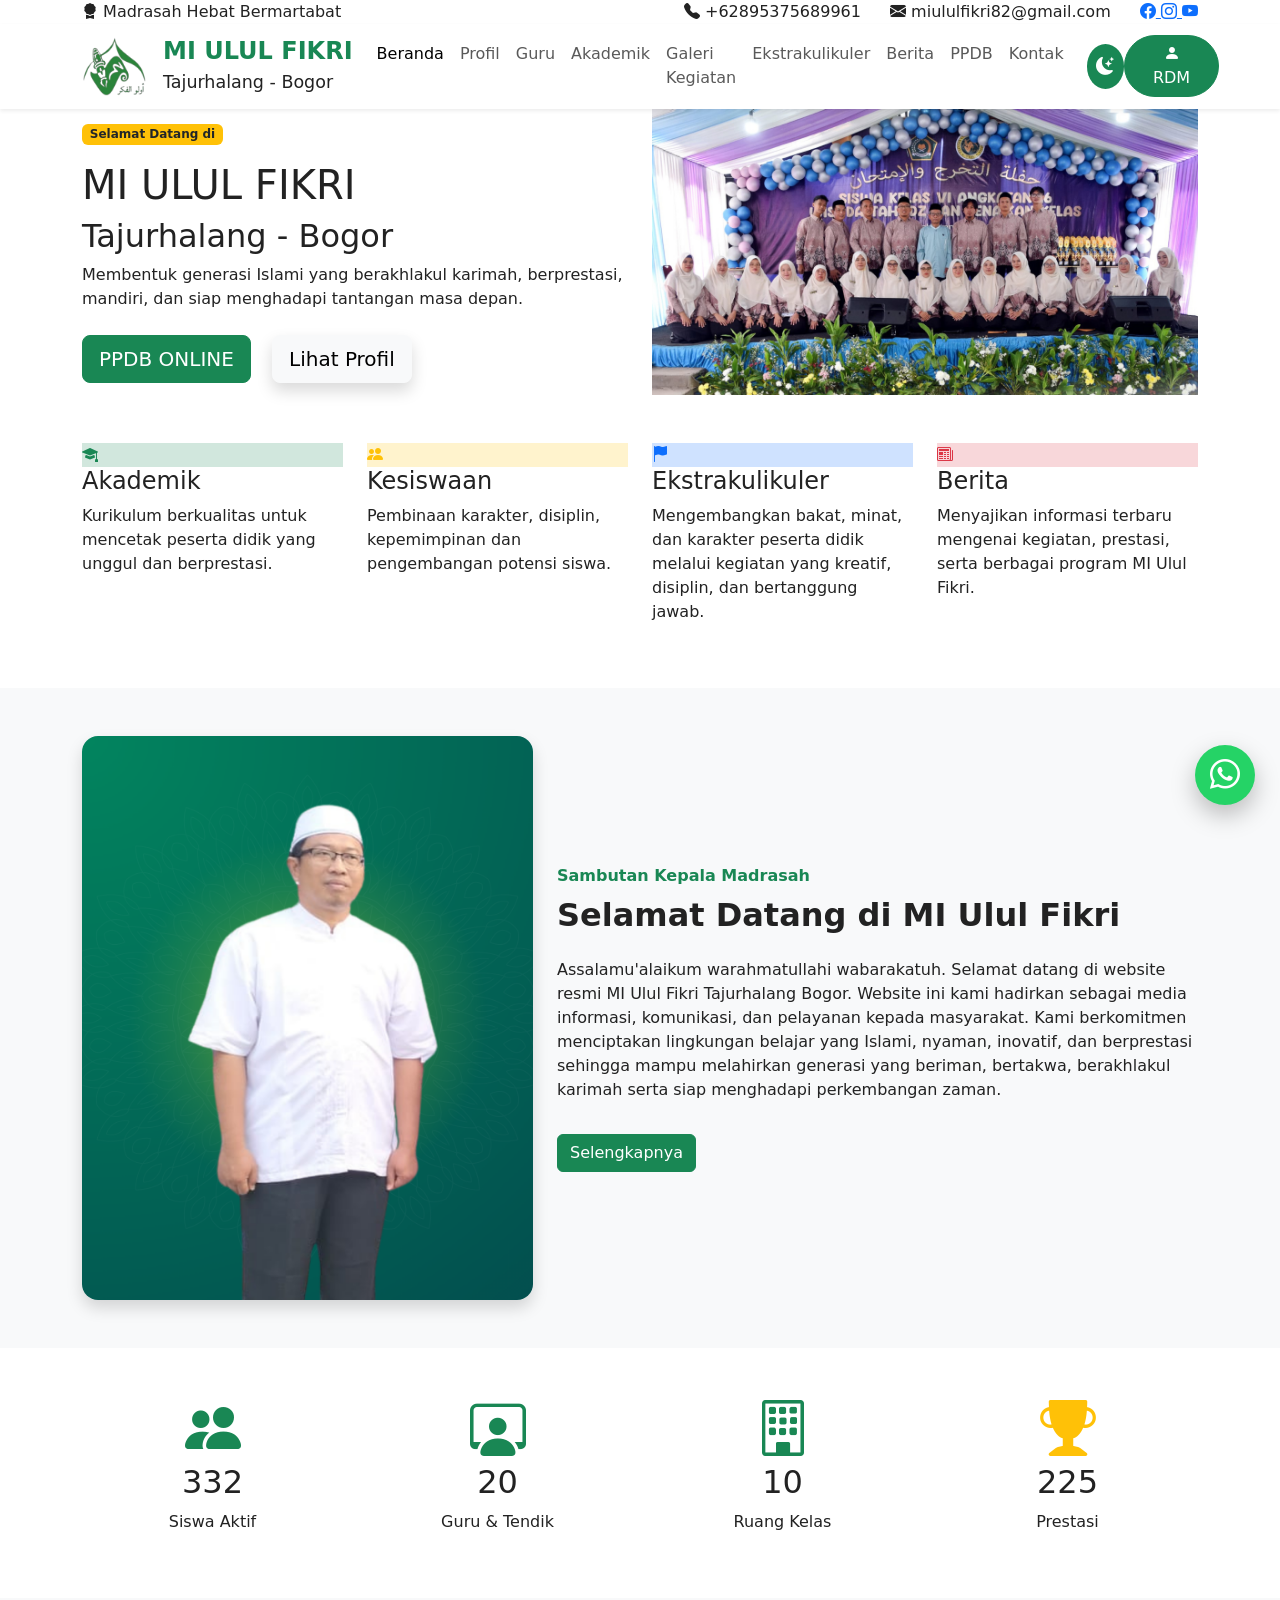
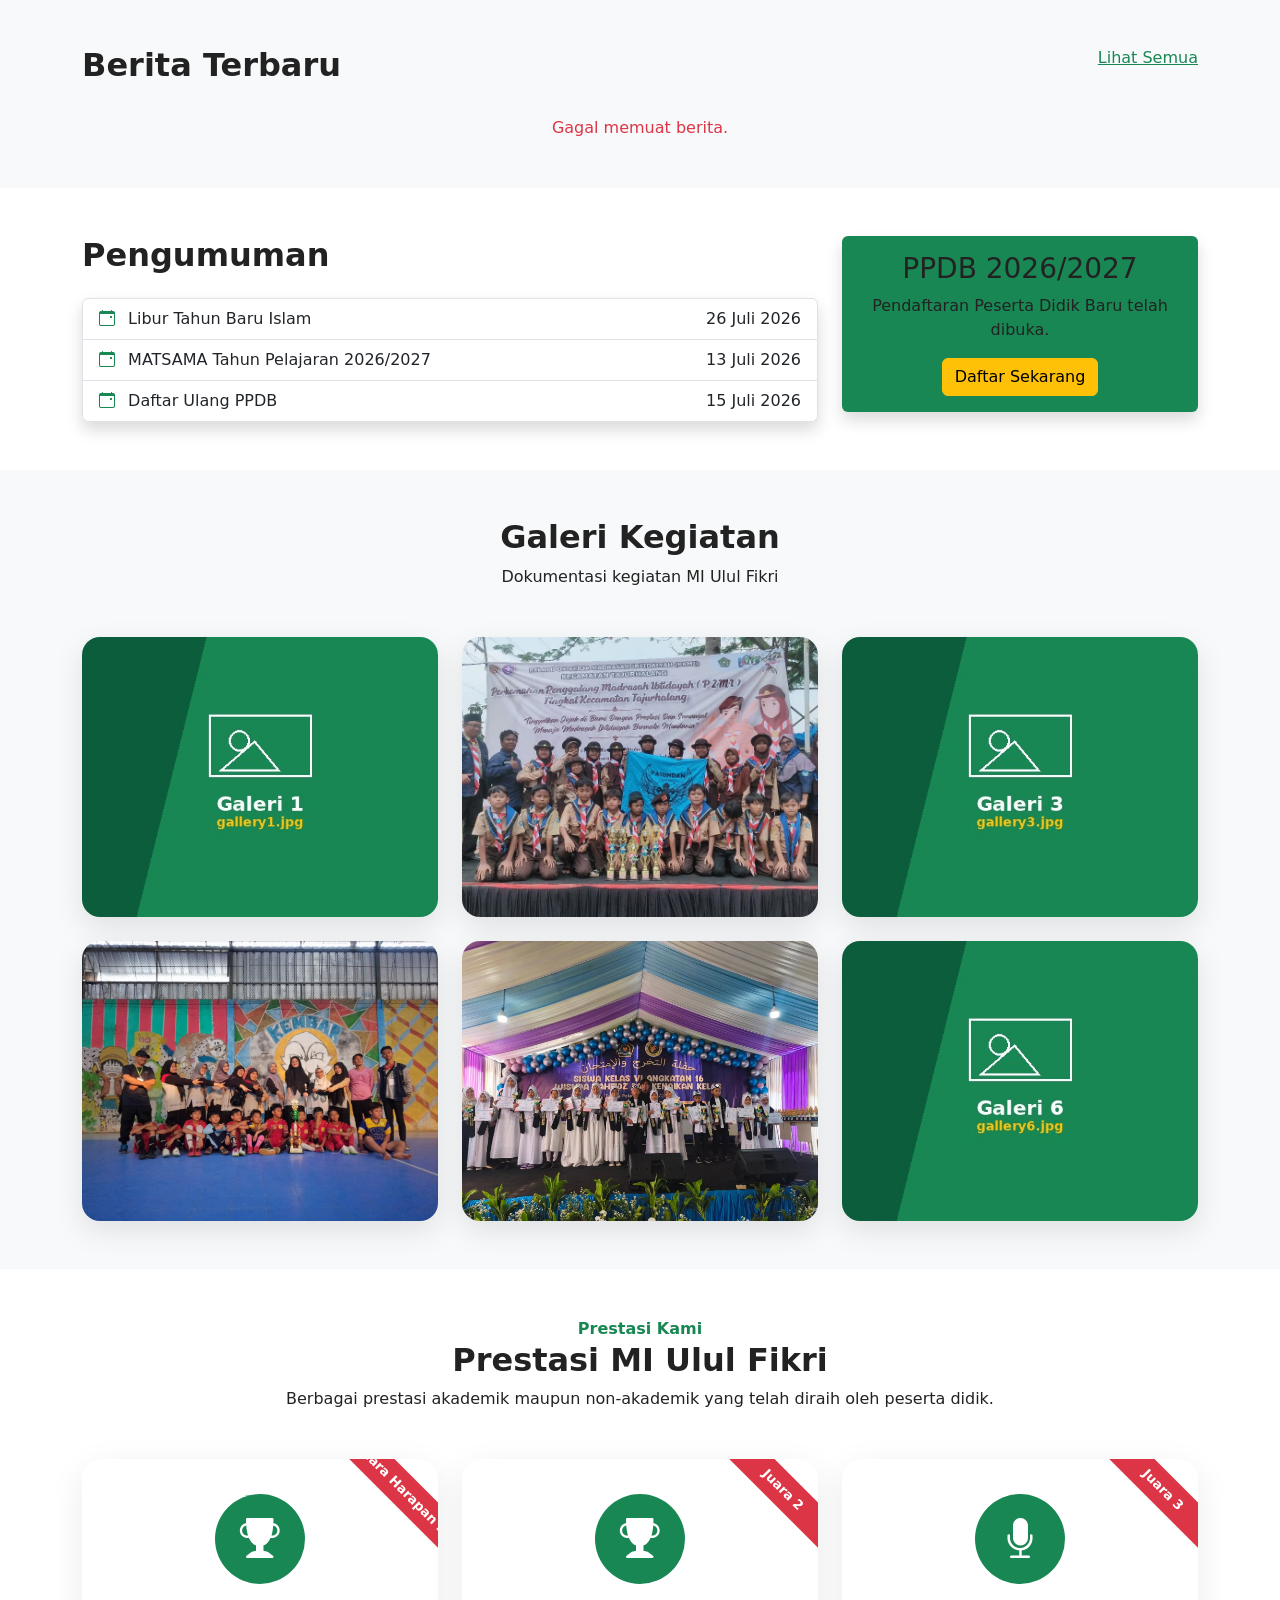
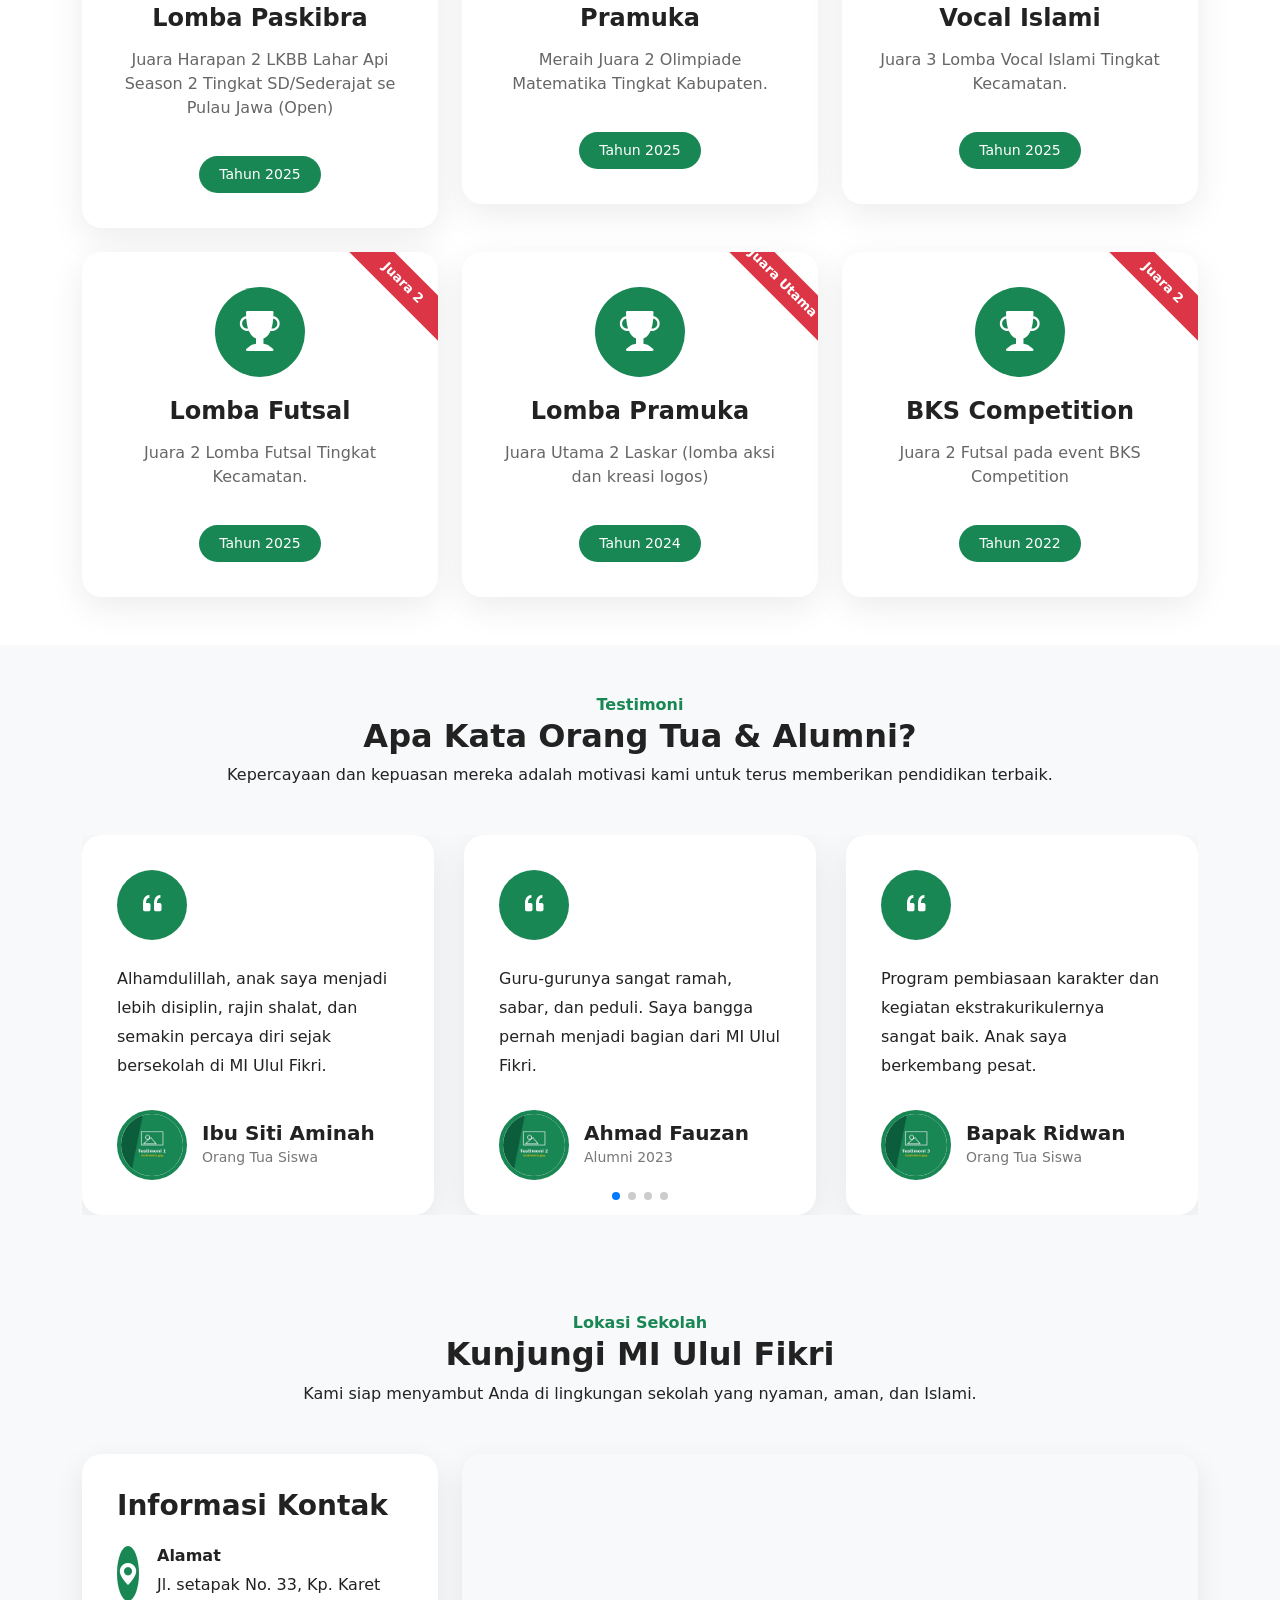
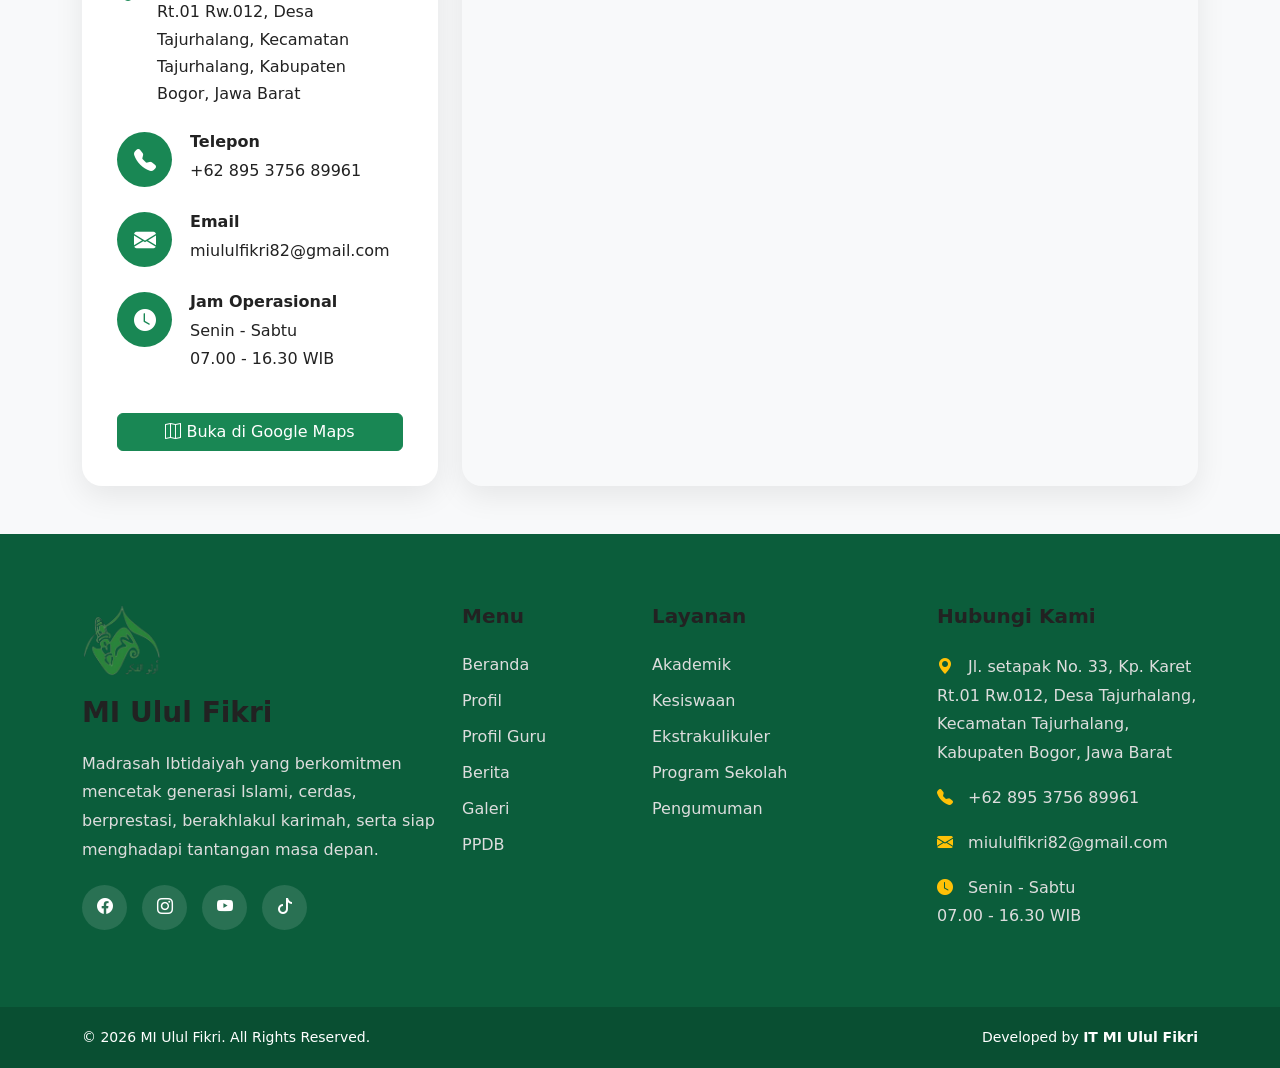
==== commit 0f153fd0: "Perbaikan prestasi" ====
--- a/index.html
+++ b/index.html
@@ -842,7 +842,7 @@
                     <div class="prestasi-card">
 
                         <div class="prestasi-badge">
-                            Juara 1
+                            Juara Harapan 2
                         </div>
 
                         <div class="prestasi-icon">
@@ -856,11 +856,11 @@
                         </h4>
 
                         <p>
-                            Juara 1 Lomba Paskibra Tingkat Kecamatan Tajurhalang.
+                            Juara Harapan 2 LKBB Lahar Api Season 2 Tingkat SD/Sederajat se Pulau Jawa (Open)
                         </p>
 
                         <span class="tahun">
-                            Tahun 2026
+                            Tahun 2025
                         </span>
 
                     </div>
@@ -878,12 +878,12 @@
 
                         <div class="prestasi-icon">
 
-                            <i class="bi bi-book-fill"></i>
+                            <i class="bi bi-trophy-fill"></i>
 
                         </div>
 
                         <h4>
-                            Olimpiade Matematika
+                            Pramuka
                         </h4>
 
                         <p>
@@ -904,7 +904,7 @@
                     <div class="prestasi-card">
 
                         <div class="prestasi-badge">
-                            Juara 1
+                            Juara 3
                         </div>
 
                         <div class="prestasi-icon">
@@ -914,42 +914,11 @@
                         </div>
 
                         <h4>
-                            MTQ
+                            Vocal Islami
                         </h4>
 
                         <p>
-                            Juara 1 Musabaqah Tilawatil Qur'an Tingkat Kecamatan.
-                        </p>
-
-                        <span class="tahun">
-                            Tahun 2026
-                        </span>
-
-                    </div>
-
-                </div>
-
-                <!-- Prestasi 4 -->
-                <div class="col-lg-4 col-md-6">
-
-                    <div class="prestasi-card">
-
-                        <div class="prestasi-badge">
-                            Juara 3
-                        </div>
-
-                        <div class="prestasi-icon">
-
-                            <i class="bi bi-palette-fill"></i>
-
-                        </div>
-
-                        <h4>
-                            Lomba Mewarnai
-                        </h4>
-
-                        <p>
-                            Juara 3 Lomba Mewarnai Tingkat Kabupaten Bogor.
+                            Juara 3 Lomba Vocal Islami Tingkat Kecamatan.
                         </p>
 
                         <span class="tahun">
@@ -960,31 +929,62 @@
 
                 </div>
 
+                <!-- Prestasi 4 -->
+                <div class="col-lg-4 col-md-6">
+
+                    <div class="prestasi-card">
+
+                        <div class="prestasi-badge">
+                            Juara 2
+                        </div>
+
+                        <div class="prestasi-icon">
+
+                            <i class="bi bi-trophy-fill"></i>
+
+                        </div>
+
+                        <h4>
+                            Lomba Futsal
+                        </h4>
+
+                        <p>
+                            Juara 2 Lomba Futsal Tingkat Kecamatan.
+                        </p>
+
+                        <span class="tahun">
+                            Tahun 2025
+                        </span>
+
+                    </div>
+
+                </div>
+
                 <!-- Prestasi 5 -->
                 <div class="col-lg-4 col-md-6">
 
                     <div class="prestasi-card">
 
                         <div class="prestasi-badge">
-                            Juara 1
+                            Juara Utama
                         </div>
 
                         <div class="prestasi-icon">
 
-                            <i class="bi bi-controller"></i>
+                            <i class="bi bi-trophy-fill"></i>
 
                         </div>
 
                         <h4>
-                            Festival Robotik
+                            Lomba Pramuka
                         </h4>
 
                         <p>
-                            Juara 1 Festival Robotik Pelajar Tingkat Kabupaten.
+                            Juara Utama 2 Laskar (lomba aksi dan kreasi logos)
                         </p>
 
                         <span class="tahun">
-                            Tahun 2026
+                            Tahun 2024
                         </span>
 
                     </div>
@@ -997,25 +997,25 @@
                     <div class="prestasi-card">
 
                         <div class="prestasi-badge">
-                            Finalis
+                            Juara 2
                         </div>
 
                         <div class="prestasi-icon">
 
-                            <i class="bi bi-globe2"></i>
+                            <i class="bi bi-trophy-fill"></i>
 
                         </div>
 
                         <h4>
-                            English Competition
+                            BKS Competition
                         </h4>
 
                         <p>
-                            Finalis Lomba Bahasa Inggris Tingkat Provinsi Jawa Barat.
+                            Juara 2 Futsal pada event BKS Competition
                         </p>
 
                         <span class="tahun">
-                            Tahun 2026
+                            Tahun 2022
                         </span>
 
                     </div>
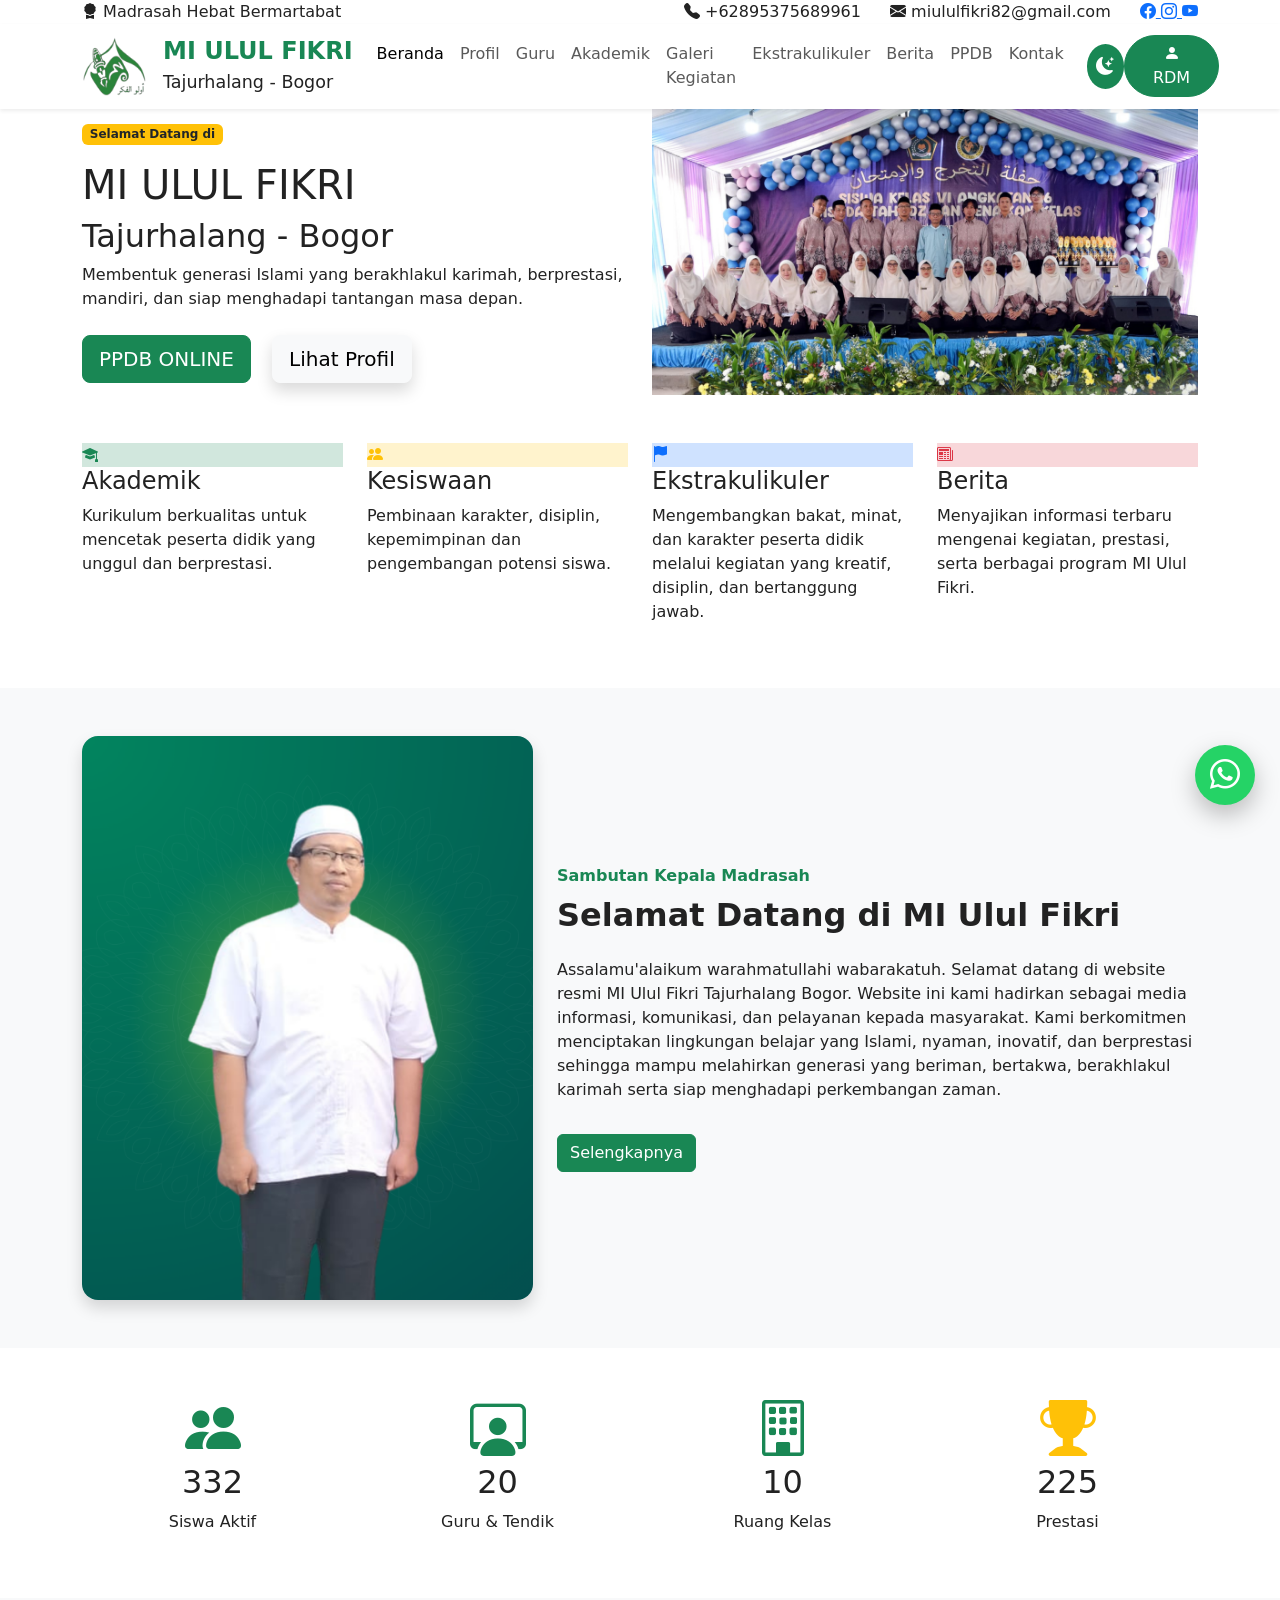
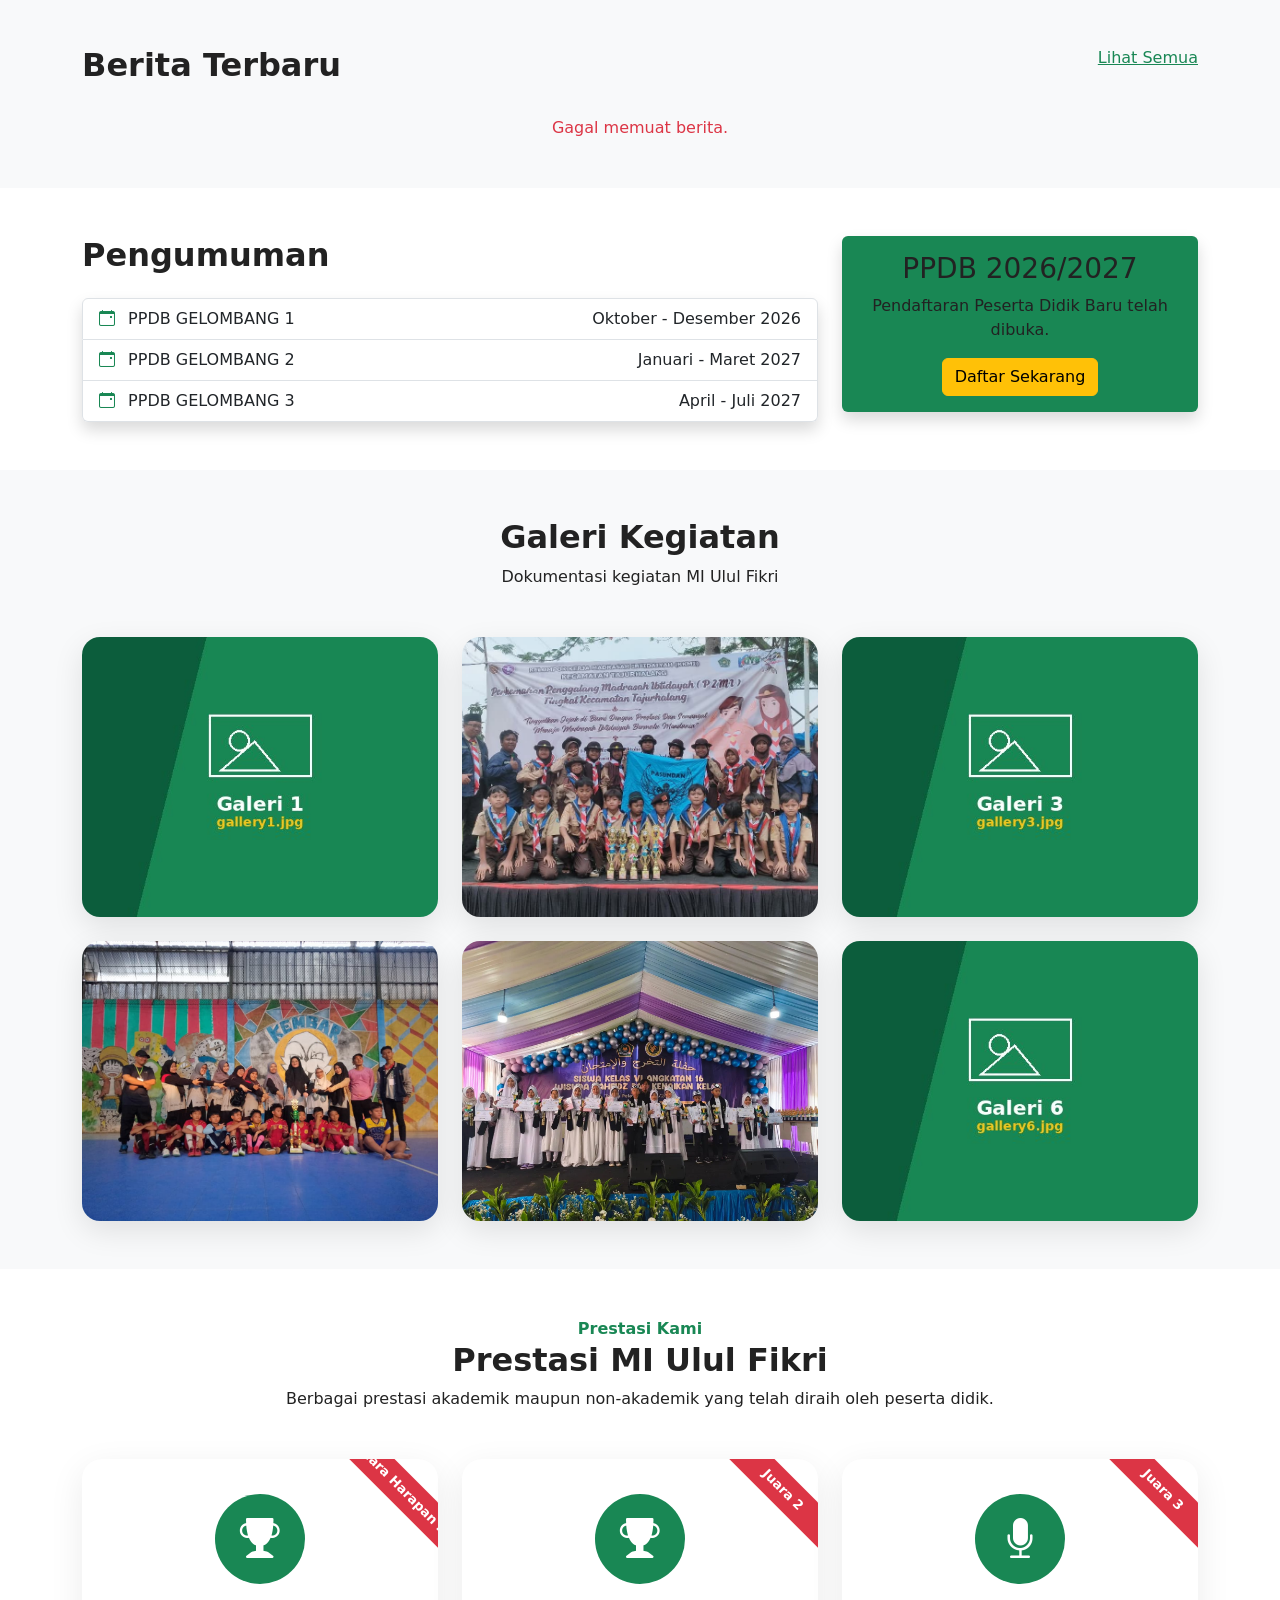
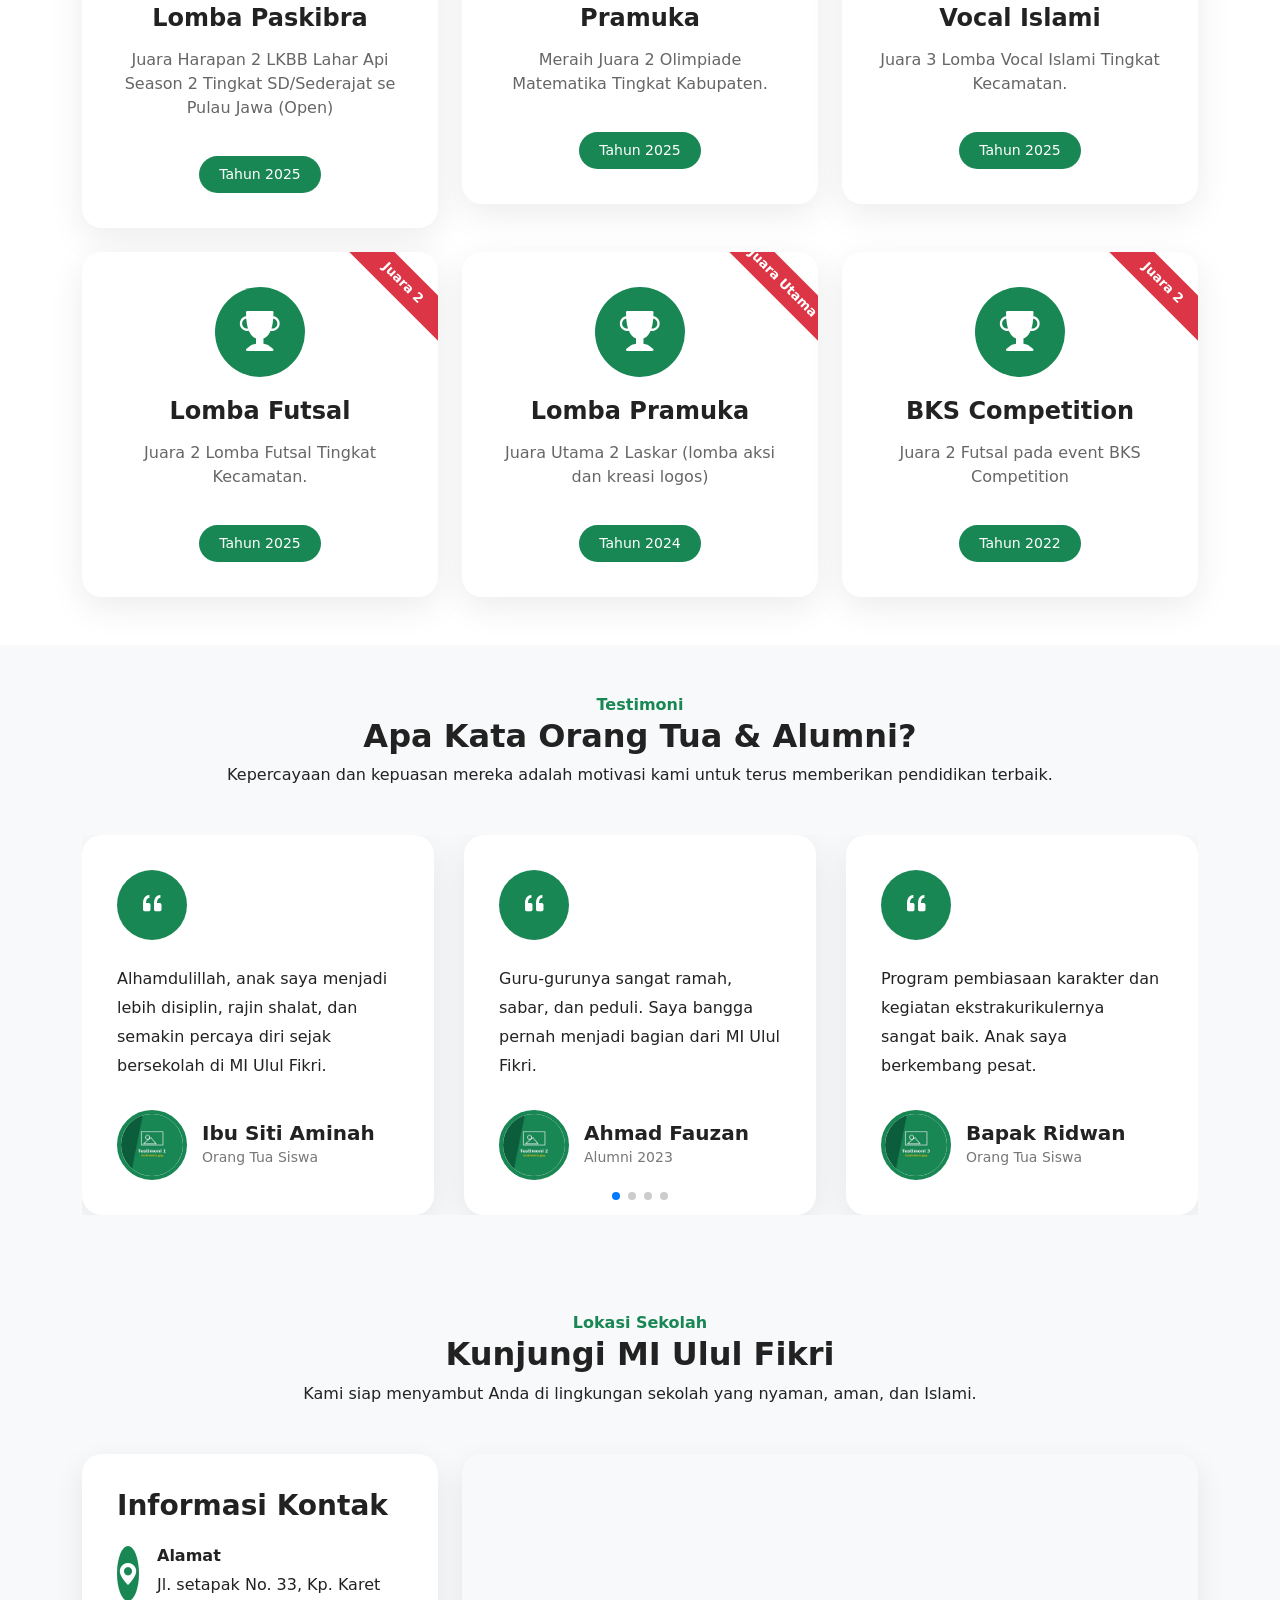
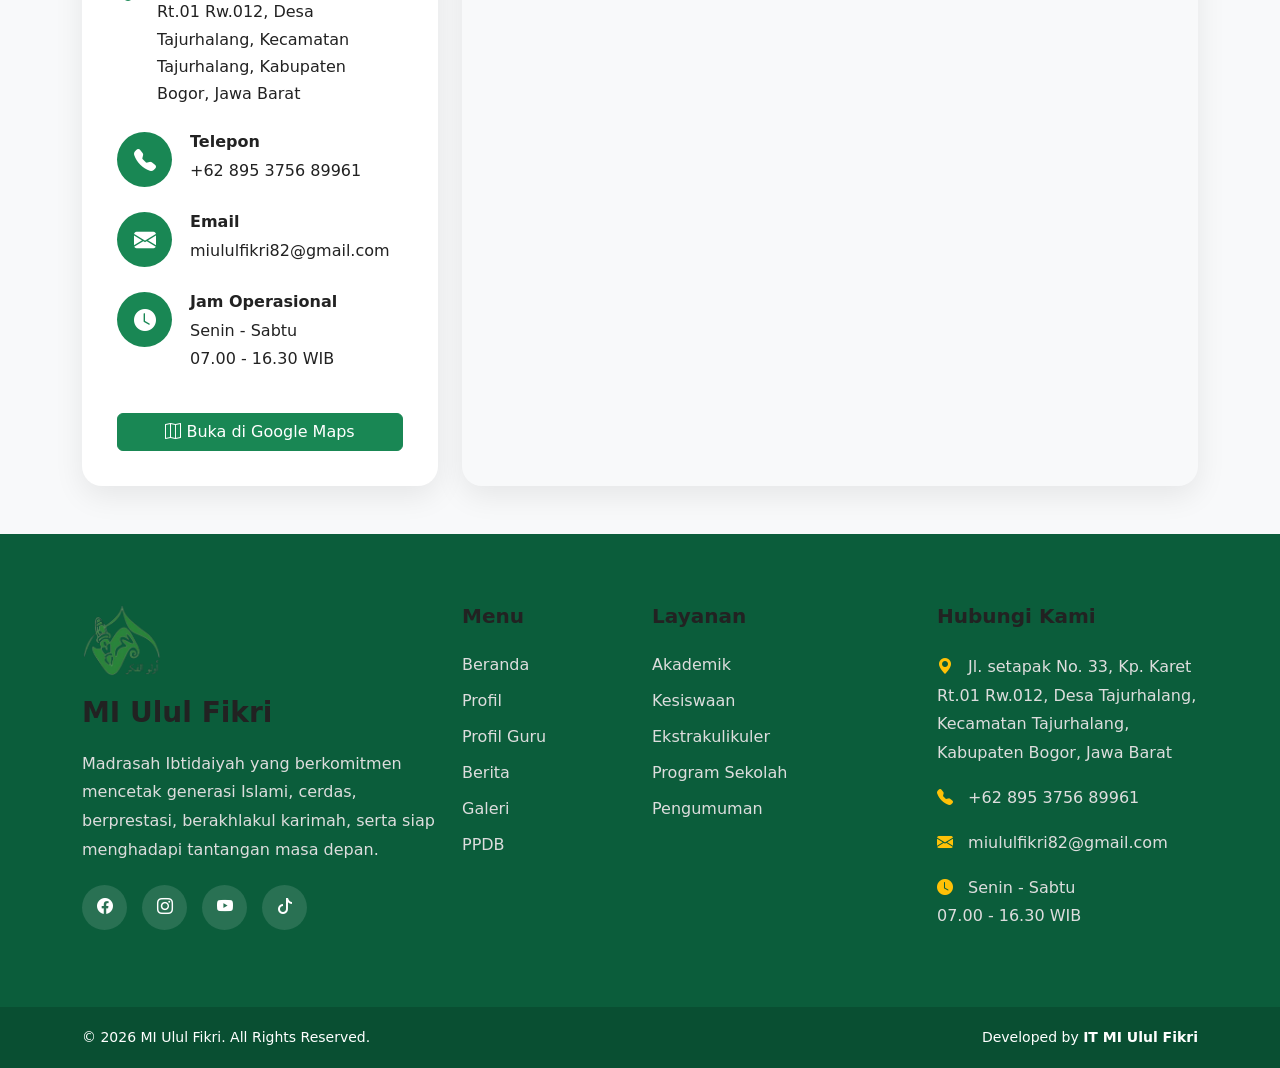
==== commit 03c675aa: "Perbaiki pengumuman" ====
--- a/index.html
+++ b/index.html
@@ -533,43 +533,43 @@
 
                     <div class="list-group shadow">
 
-                        <a href="#" class="list-group-item list-group-item-action">
+                        <a href="pengumuman.html" class="list-group-item list-group-item-action">
 
                             <i class="bi bi-calendar-event text-success me-2"></i>
 
-                            Libur Tahun Baru Islam
+                            PPDB GELOMBANG 1
 
                             <span class="float-end">
 
-                                26 Juli 2026
+                                Oktober - Desember 2026
 
                             </span>
 
                         </a>
 
-                        <a href="#" class="list-group-item list-group-item-action">
+                        <a href="pengumuman.html" class="list-group-item list-group-item-action">
 
                             <i class="bi bi-calendar-event text-success me-2"></i>
 
-                            MATSAMA Tahun Pelajaran 2026/2027
+                            PPDB GELOMBANG 2
 
                             <span class="float-end">
 
-                                13 Juli 2026
+                                Januari - Maret 2027
 
                             </span>
 
                         </a>
 
-                        <a href="#" class="list-group-item list-group-item-action">
+                        <a href="pengumuman.html" class="list-group-item list-group-item-action">
 
                             <i class="bi bi-calendar-event text-success me-2"></i>
 
-                            Daftar Ulang PPDB
+                            PPDB GELOMBANG 3
 
                             <span class="float-end">
 
-                                15 Juli 2026
+                                April - Juli 2027
 
                             </span>
 
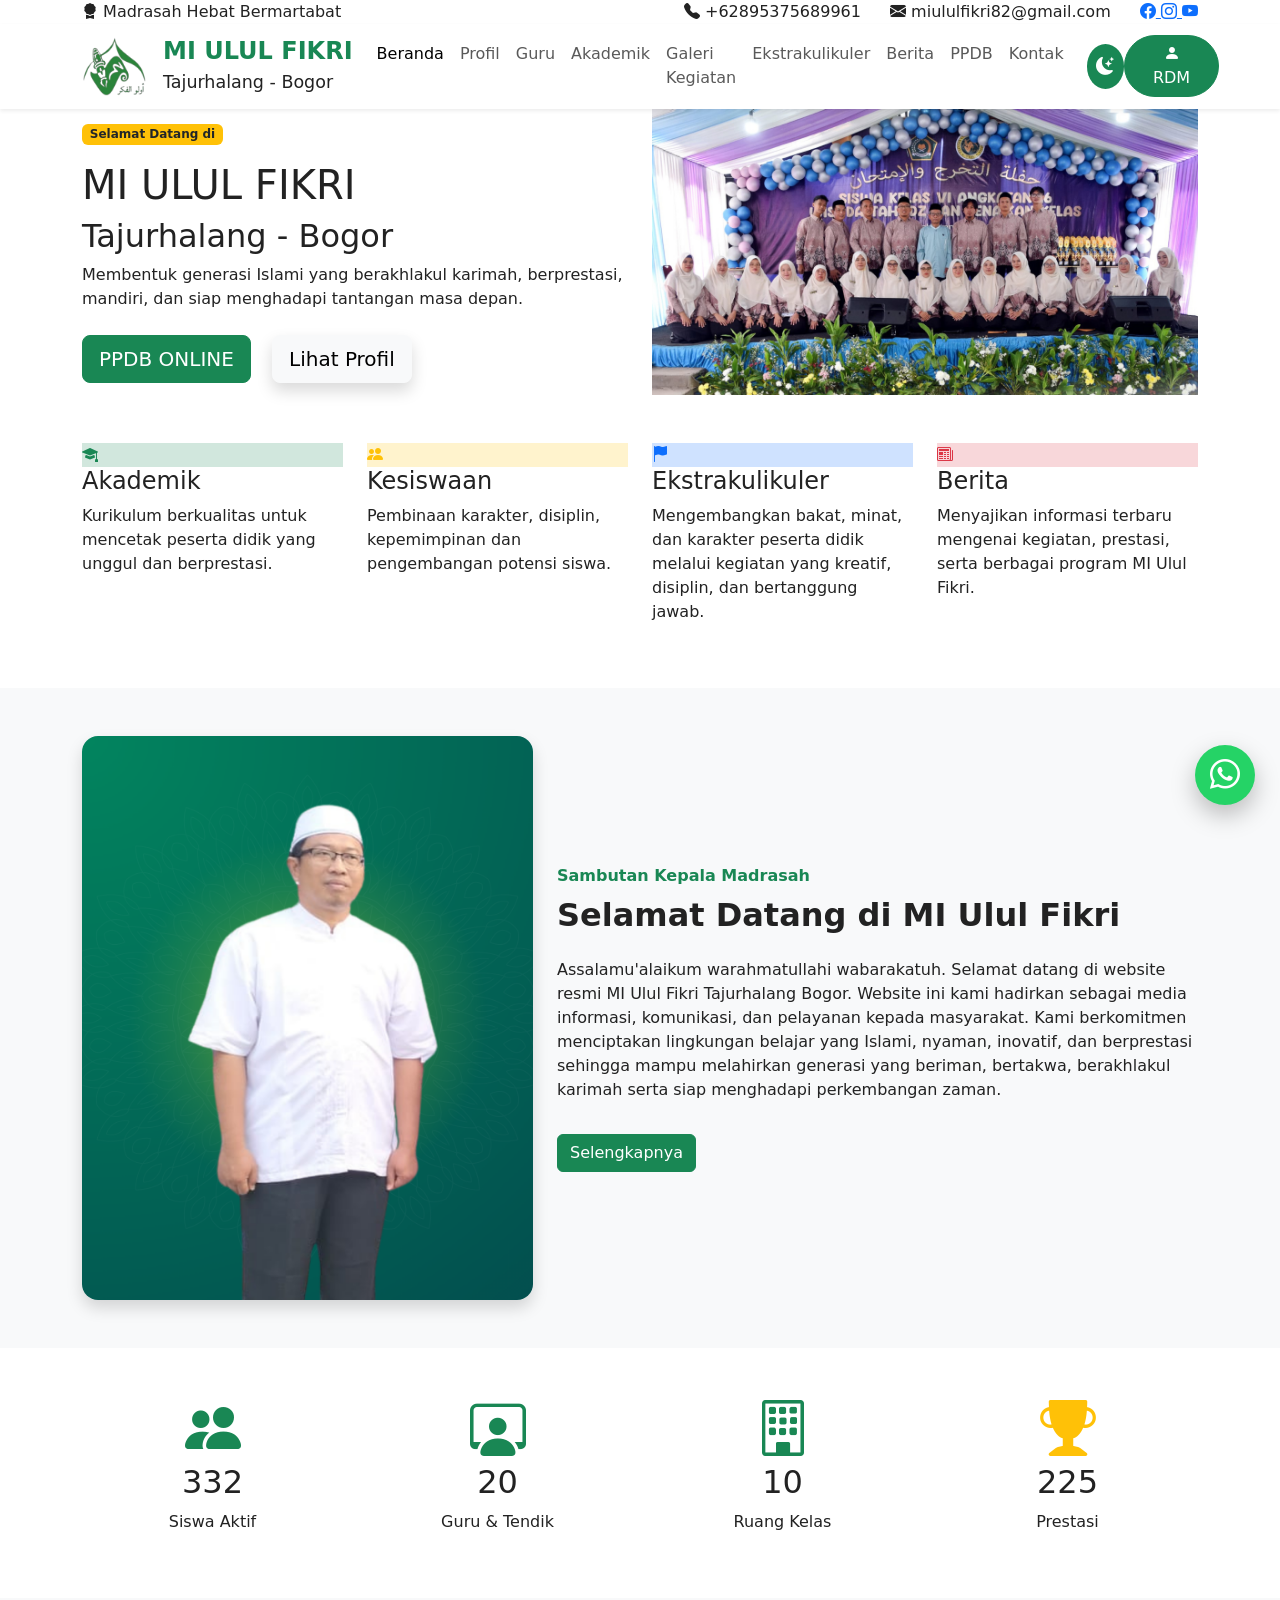
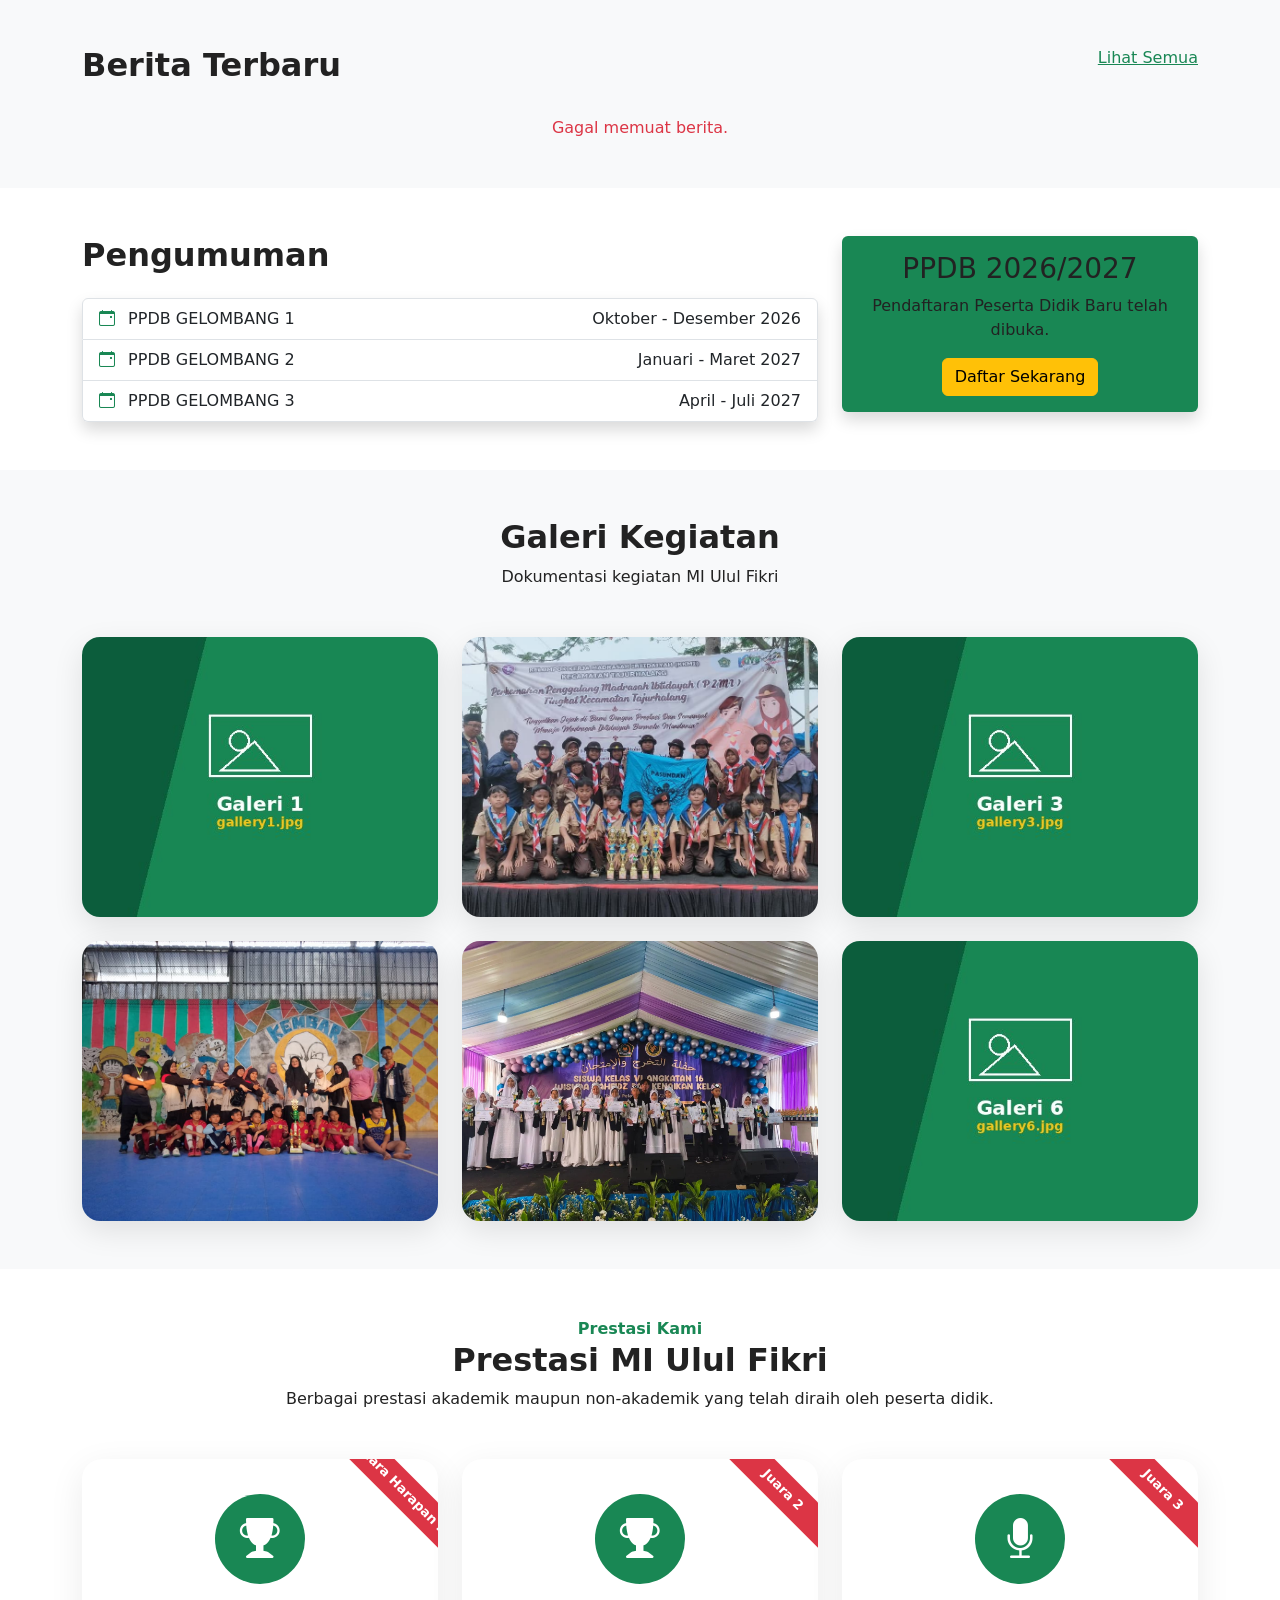
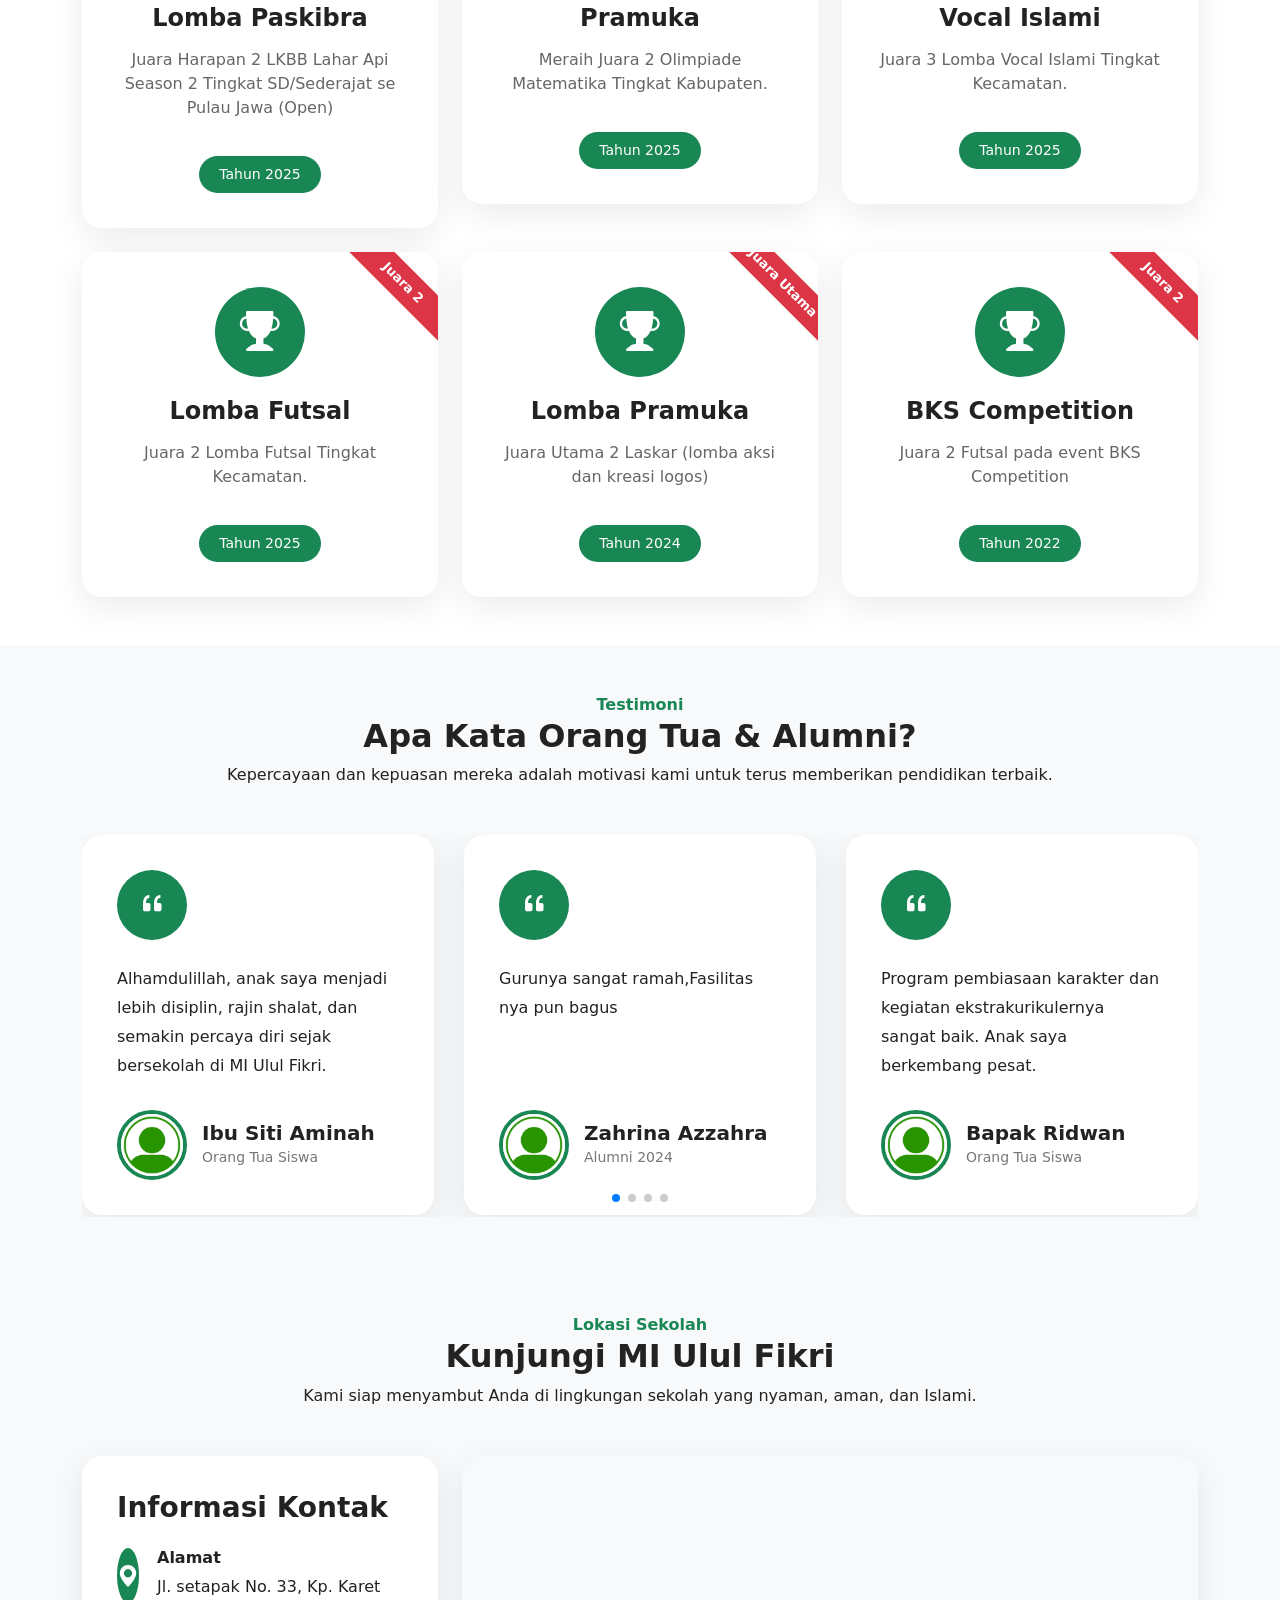
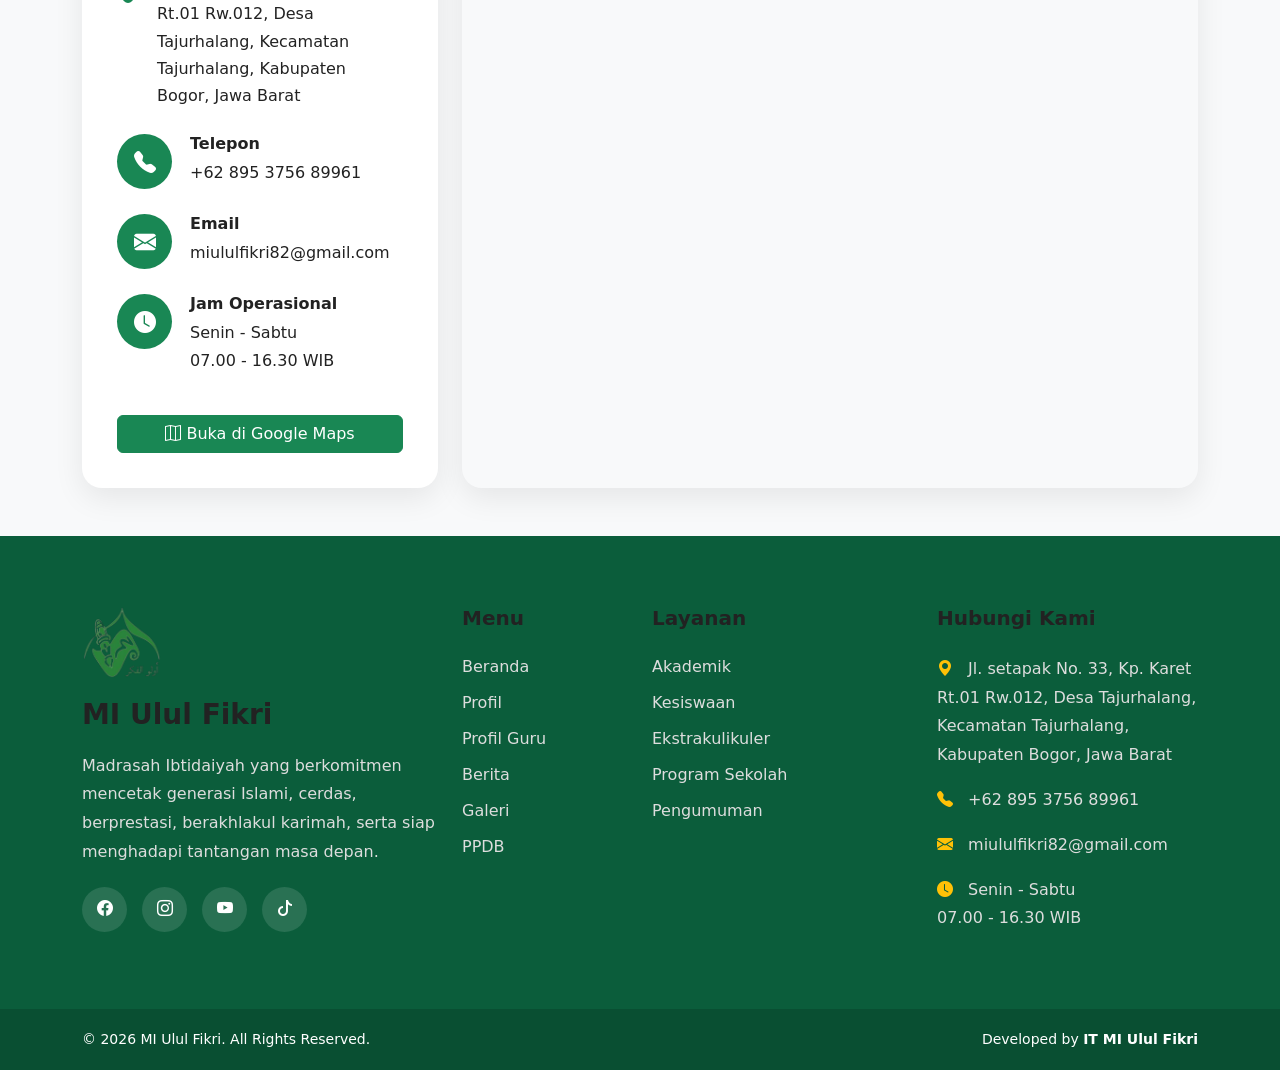
==== commit 64c4ba40: "Perbaiki halaman guru" ====
--- a/index.html
+++ b/index.html
@@ -1072,7 +1072,7 @@
 
                             <div class="testimonial-profile">
 
-                                <img src="assets/img/testimoni1.jpg" alt="Orang Tua">
+                                <img src="assets/img/logotestimoni.jpg" alt="Orang Tua">
 
                                 <div>
 
@@ -1098,19 +1098,18 @@
                             </div>
 
                             <p>
-                                Guru-gurunya sangat ramah, sabar, dan peduli.
-                                Saya bangga pernah menjadi bagian dari MI Ulul Fikri.
+                                Gurunya sangat ramah,Fasilitas nya pun bagus
                             </p>
 
                             <div class="testimonial-profile">
 
-                                <img src="assets/img/testimoni2.jpg" alt="Alumni">
+                                <img src="assets/img/logotestimoni.jpg" alt="Alumni">
 
                                 <div>
 
-                                    <h5>Ahmad Fauzan</h5>
-
-                                    <span>Alumni 2023</span>
+                                    <h5>Zahrina Azzahra</h5>
+
+                                    <span>Alumni 2024</span>
 
                                 </div>
 
@@ -1137,7 +1136,7 @@
 
                             <div class="testimonial-profile">
 
-                                <img src="assets/img/testimoni3.jpg" alt="Orang Tua">
+                                <img src="assets/img/logotestimoni.jpg" alt="Orang Tua">
 
                                 <div>
 
@@ -1163,17 +1162,17 @@
                             </div>
 
                             <p>
-                                Pengalaman belajar yang luar biasa.
-                                Banyak ilmu agama maupun akademik yang saya dapatkan.
+                                Guru guru disini sangat ramah, tersedia fasilitas yang bagus, dan banyak ekstrakulikuler
+                                yang menarik dan diminati
                             </p>
 
                             <div class="testimonial-profile">
 
-                                <img src="assets/img/testimoni4.jpg" alt="Alumni">
+                                <img src="assets/img/logotestimoni.jpg" alt="Alumni">
 
                                 <div>
 
-                                    <h5>Nur Aisyah</h5>
+                                    <h5>Zahra Alika Nabila</h5>
 
                                     <span>Alumni 2024</span>
 
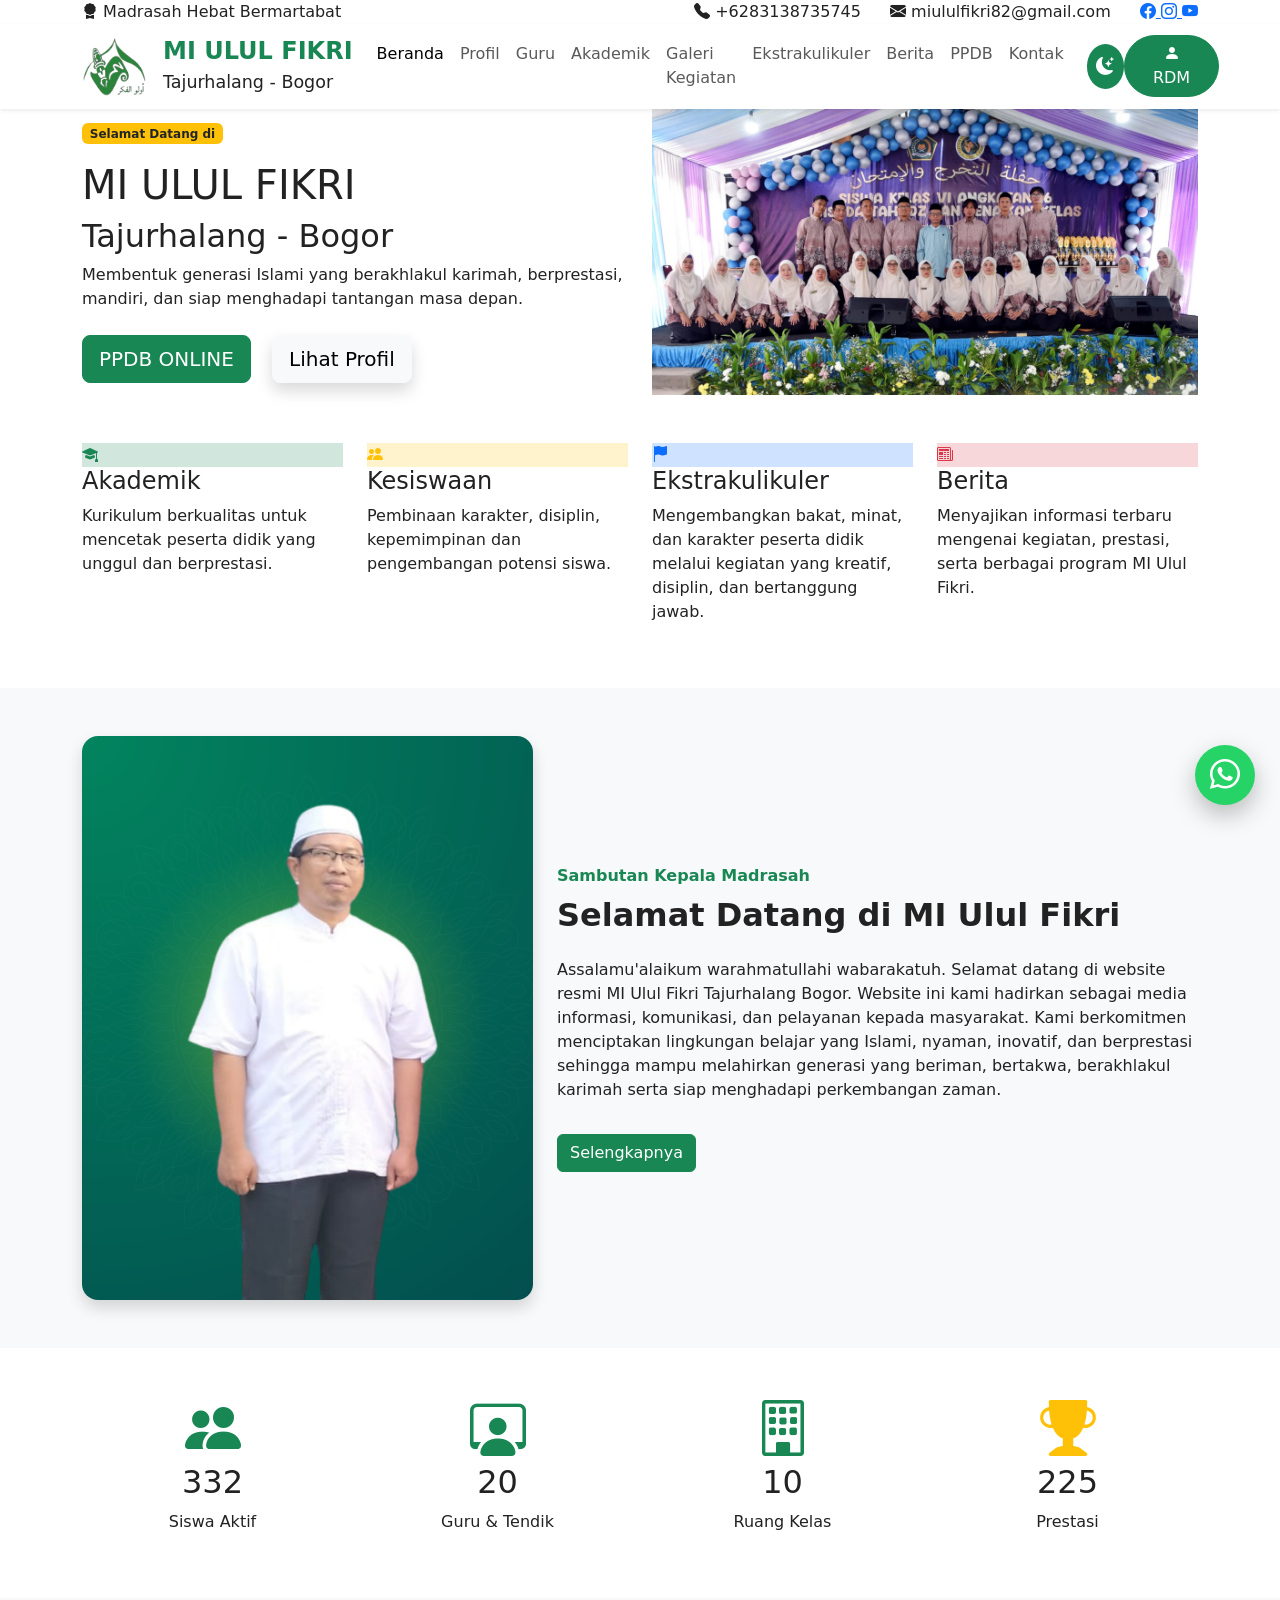
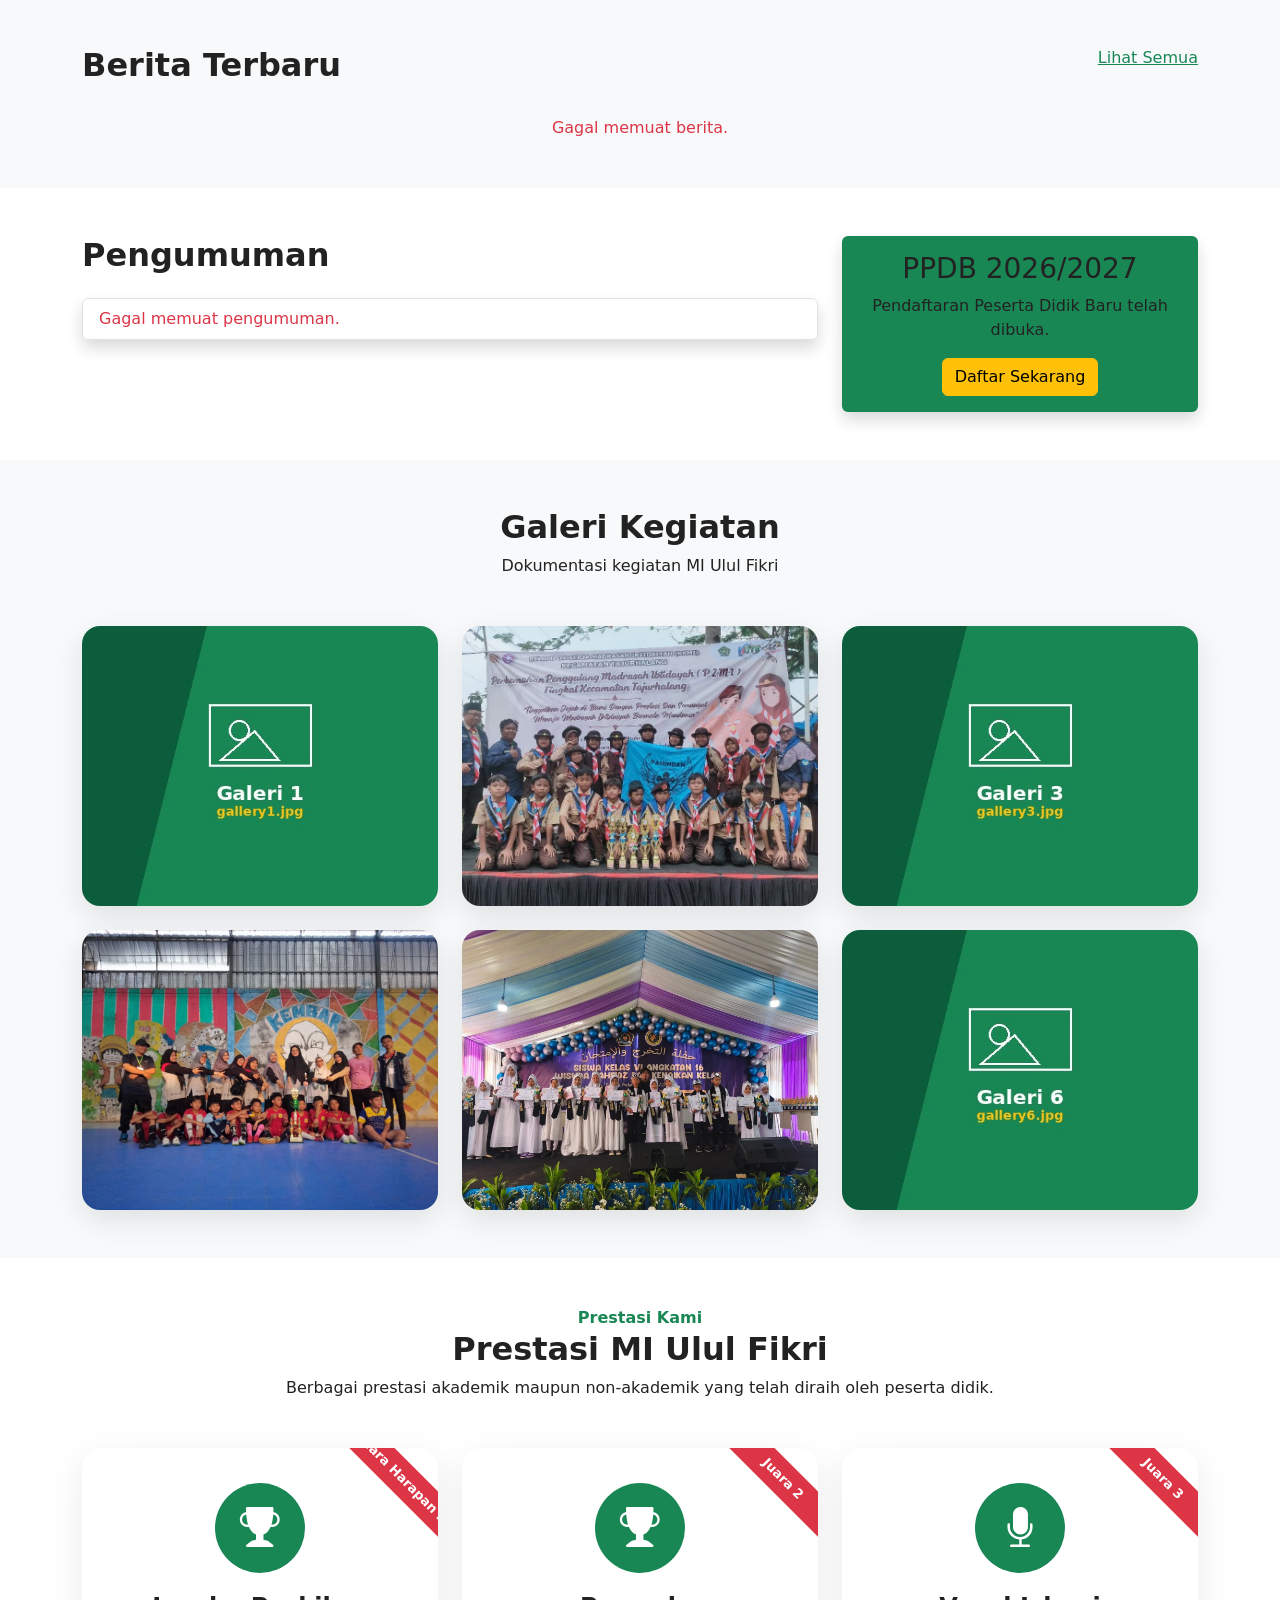
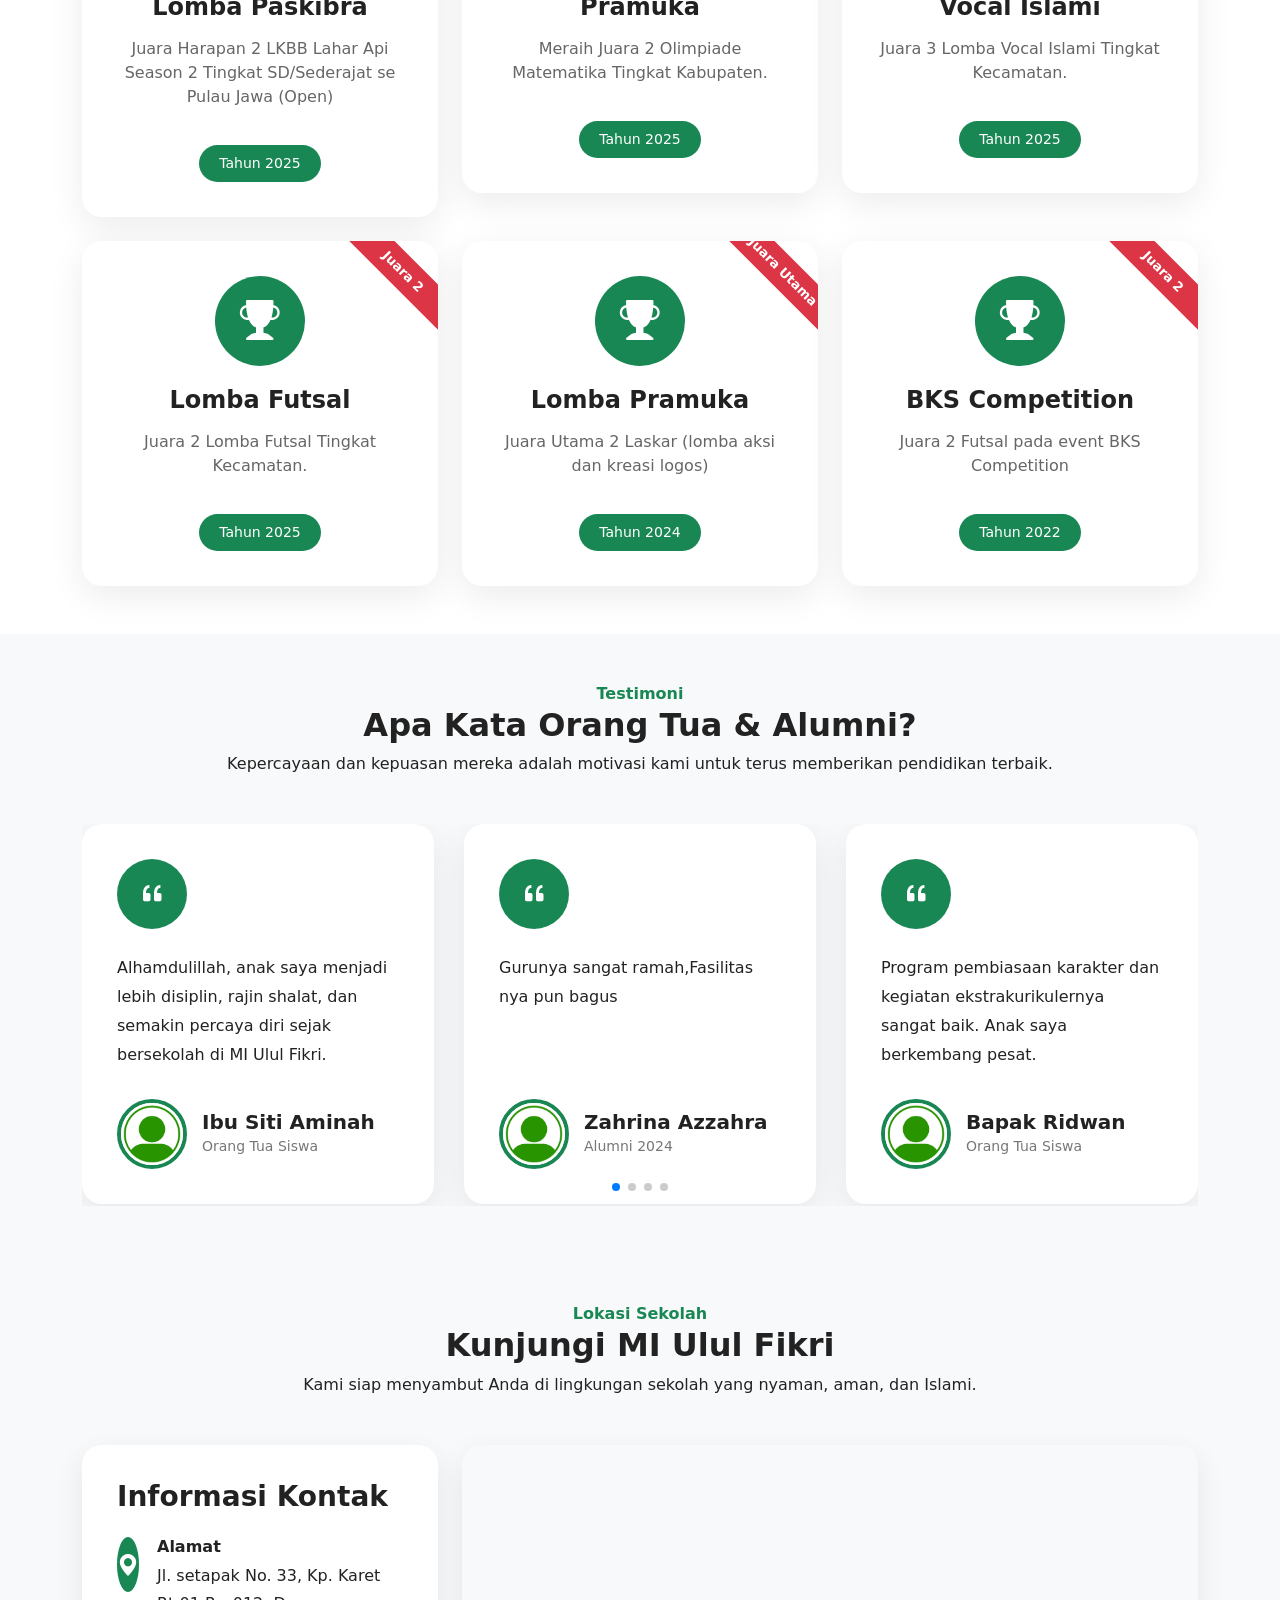
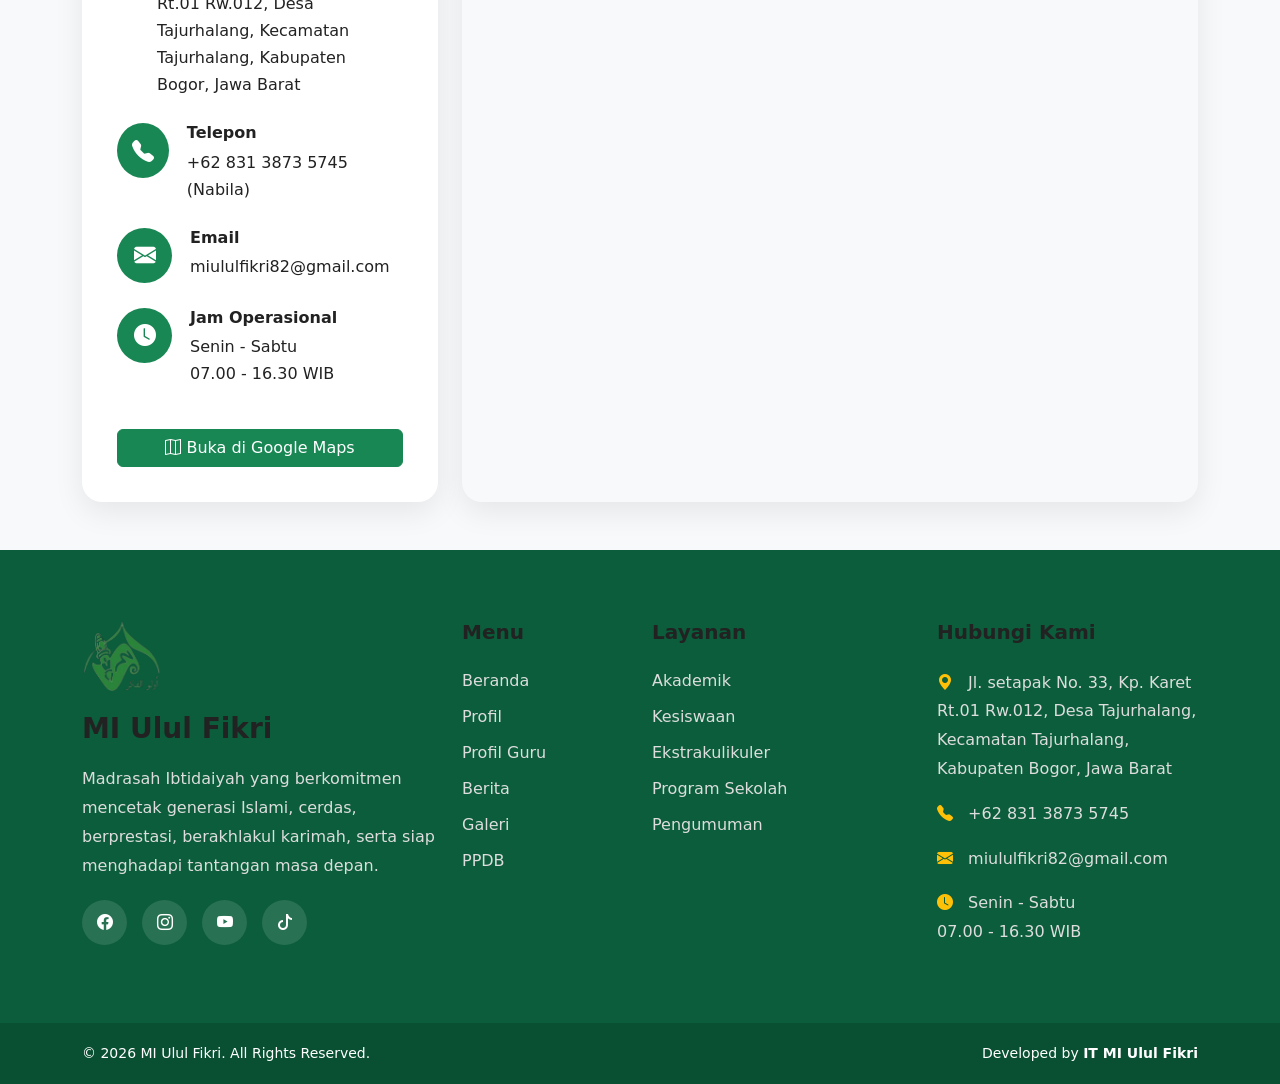
==== commit f0c8ce59: "selesai" ====
--- a/index.html
+++ b/index.html
@@ -59,7 +59,7 @@
 
                     <span class="me-4">
                         <i class="bi bi-telephone-fill"></i>
-                        +62895375689961
+                        +6283138735745
                     </span>
 
                     <span class="me-4">
@@ -531,49 +531,9 @@
 
                     </h2>
 
-                    <div class="list-group shadow">
-
-                        <a href="pengumuman.html" class="list-group-item list-group-item-action">
-
-                            <i class="bi bi-calendar-event text-success me-2"></i>
-
-                            PPDB GELOMBANG 1
-
-                            <span class="float-end">
-
-                                Oktober - Desember 2026
-
-                            </span>
-
-                        </a>
-
-                        <a href="pengumuman.html" class="list-group-item list-group-item-action">
-
-                            <i class="bi bi-calendar-event text-success me-2"></i>
-
-                            PPDB GELOMBANG 2
-
-                            <span class="float-end">
-
-                                Januari - Maret 2027
-
-                            </span>
-
-                        </a>
-
-                        <a href="pengumuman.html" class="list-group-item list-group-item-action">
-
-                            <i class="bi bi-calendar-event text-success me-2"></i>
-
-                            PPDB GELOMBANG 3
-
-                            <span class="float-end">
-
-                                April - Juli 2027
-
-                            </span>
-
-                        </a>
+                    <div class="list-group shadow" id="pengumumanHomeContainer">
+
+                        <div class="list-group-item text-muted">Memuat pengumuman...</div>
 
                     </div>
 
@@ -1256,7 +1216,7 @@
 
                                 <h6>Telepon</h6>
 
-                                <p>+62 895 3756 89961</p>
+                                <p>+62 831 3873 5745 (Nabila)</p>
 
                             </div>
 
@@ -1450,7 +1410,7 @@
 
                             <i class="bi bi-telephone-fill"></i>
 
-                            +62 895 3756 89961
+                            +62 831 3873 5745
 
                         </p>
 
@@ -1519,7 +1479,7 @@
     <!-- FLOATING WHATSAPP -->
     <!-- ===================== -->
 
-    <a href="https://wa.me/62895375689961?text=Assalamu'alaikum,%20saya%20ingin%20bertanya%20tentang%20PPDB%20MI%20Ulul%20Fikri."
+    <a href="https://wa.me/6283138735745?text=Assalamu'alaikum,%20saya%20ingin%20bertanya%20tentang%20PPDB%20MI%20Ulul%20Fikri."
         class="floating-wa" target="_blank" aria-label="Hubungi Kami via WhatsApp">
 
         <div class="wa-text">
@@ -1555,7 +1515,10 @@
     <script src="js/main.js"></script>
     <script src="js/content.js"></script>
     <script>
-        document.addEventListener("DOMContentLoaded", () => muatBeritaPublik("beritaHomeContainer", 3));
+        document.addEventListener("DOMContentLoaded", () => {
+            muatBeritaPublik("beritaHomeContainer", 3);
+            muatPengumumanHome("pengumumanHomeContainer", 3);
+        });
     </script>
 
 </body>
